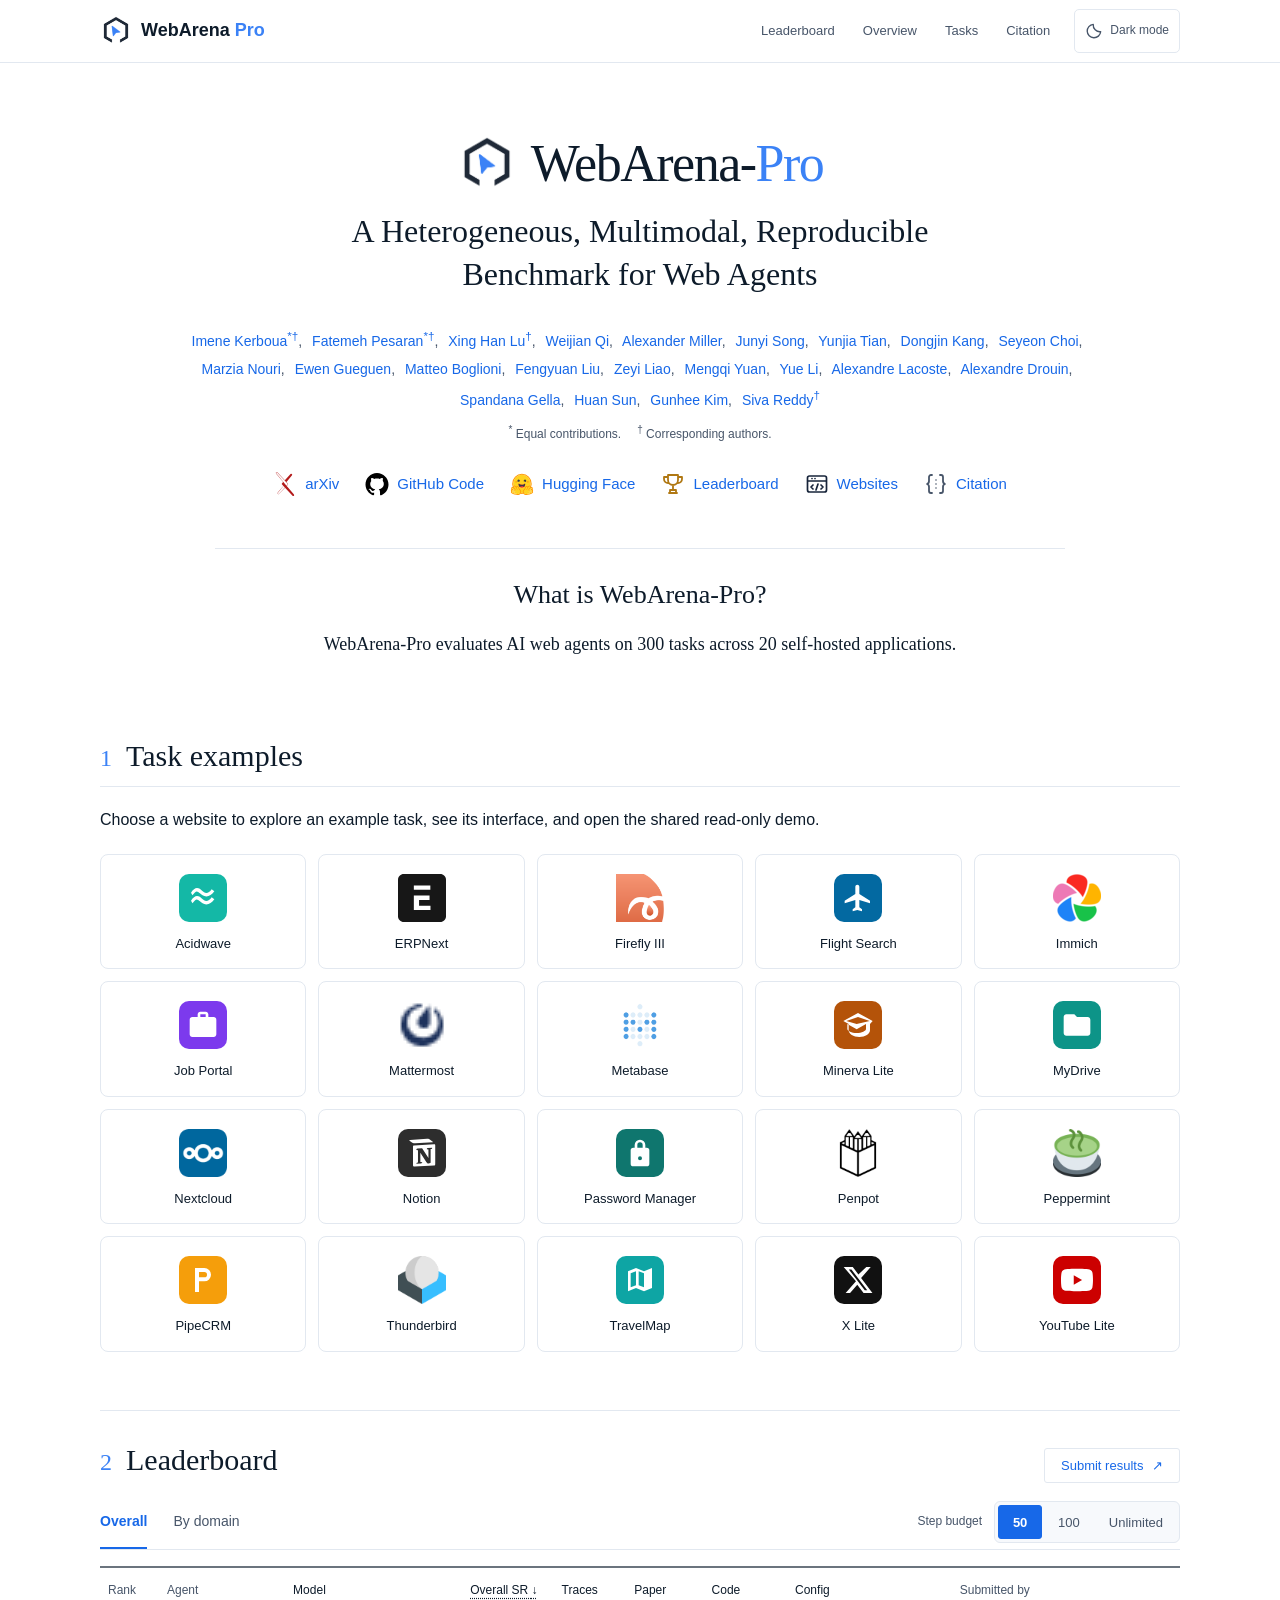
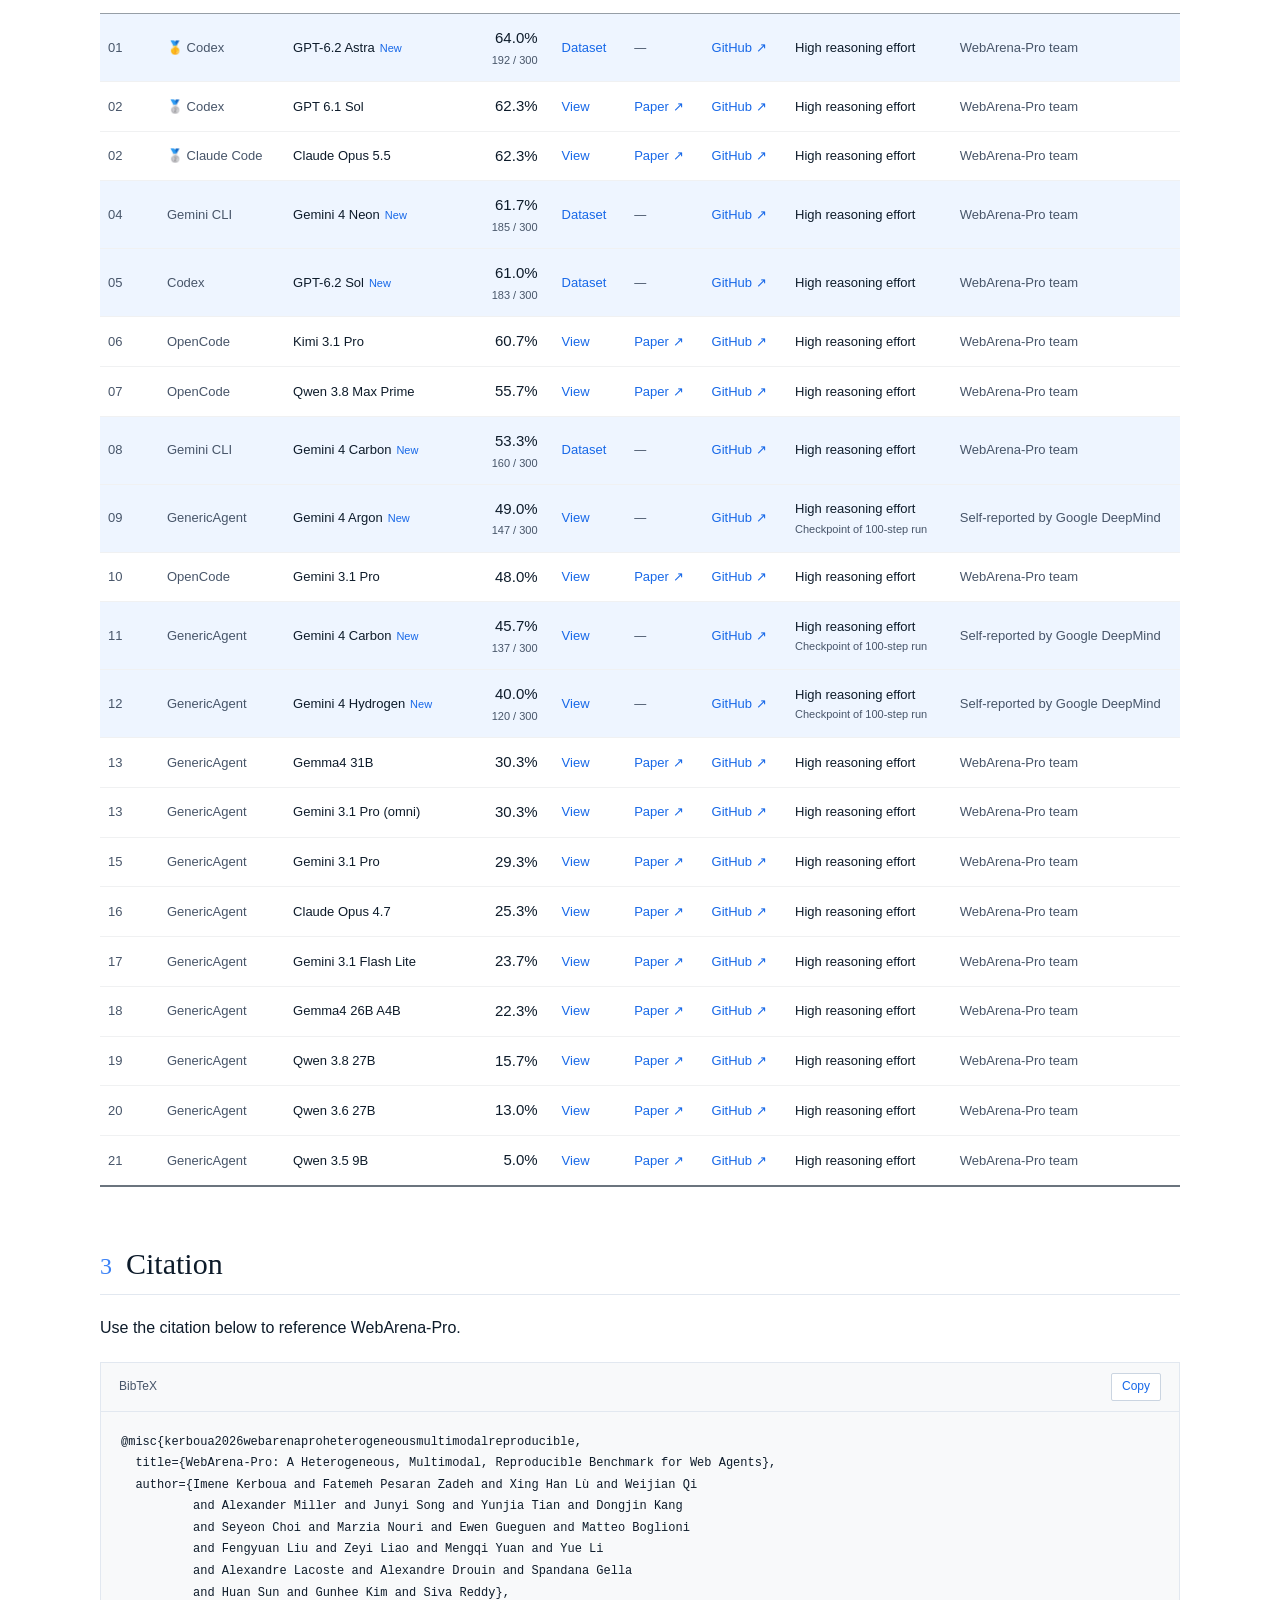
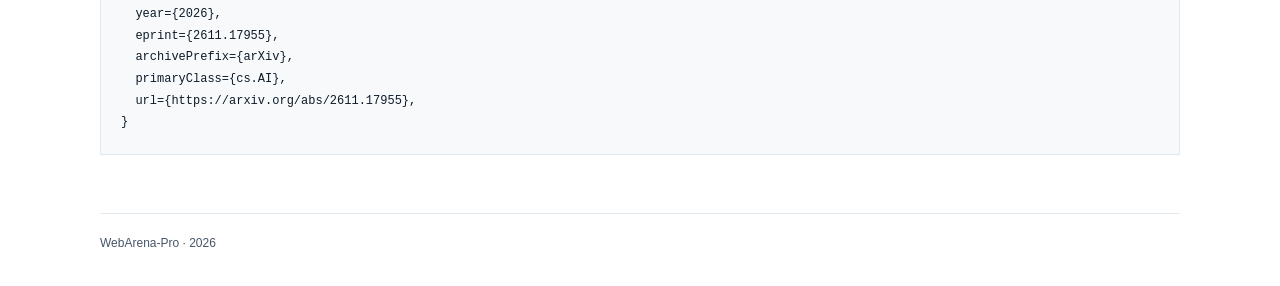
==== index.html @ c31ca01c "Display leaderboard agent names as plain text" ====
<!DOCTYPE html>
<html lang="en">
  <head>
    <meta charset="UTF-8">
    <meta name="viewport" content="width=device-width, initial-scale=1.0">
    <meta name="description" content="WebArena-Pro: A Heterogeneous, Multimodal, Reproducible Benchmark for Web Agents. Research paper, evaluation results, and benchmark task examples.">
    <meta name="theme-color" content="#ffffff">
    <meta name="color-scheme" content="light dark">
    <meta property="og:title" content="WebArena-Pro: A Benchmark for Web Agents">
    <meta property="og:description" content="300 human-curated tasks across 20 self-hosted applications, spanning text, vision, audio, and video.">
    <title>WebArena-Pro | A Benchmark for Web Agents</title>
    <link rel="icon" href="assets/favicon.svg" type="image/svg+xml">
    <script src="theme.js?v=1"></script>
    <link rel="stylesheet" href="styles.css?v=leaderboard-config-20261127">
    <script src="script.js?v=leaderboard-agents-20261127" defer></script>
  </head>
  <body>
    <a class="skip-link" href="#main">Skip to content</a>
    <header class="site-header">
      <div class="shell nav-wrap">
        <a class="brand" href="#top" aria-label="WebArena Pro home">
          <img class="logo-light" src="assets/logo-light.png" alt="" width="32" height="32">
          <img class="logo-dark" src="assets/logo-dark.png" alt="" width="32" height="32">
          <span>WebArena <strong>Pro</strong></span>
        </a>
        <div class="nav-actions">
          <nav aria-label="Main navigation">
            <a href="#results">Leaderboard</a>
            <a href="#abstract">Overview</a>
            <a href="#tasks">Tasks</a>
            <a href="#citation">Citation</a>
          </nav>
          <button class="theme-toggle" type="button" data-theme-toggle aria-label="Switch to dark mode" hidden>
            <svg class="theme-icon-moon" width="18" height="18" viewBox="0 0 24 24" fill="none" stroke="currentColor" stroke-width="1.8" stroke-linecap="round" stroke-linejoin="round" aria-hidden="true"><path d="M20.9 13A9 9 0 0 1 11 3.1 9 9 0 1 0 20.9 13Z"/></svg>
            <svg class="theme-icon-sun" width="18" height="18" viewBox="0 0 24 24" fill="none" stroke="currentColor" stroke-width="1.8" stroke-linecap="round" aria-hidden="true"><circle cx="12" cy="12" r="4"/><path d="M12 2v2m0 16v2M2 12h2m16 0h2M5 5l1.5 1.5m11 11L19 19M5 19l1.5-1.5m11-11L19 5"/></svg>
            <span class="theme-toggle-label" data-theme-label>Dark mode</span>
          </button>
        </div>
      </div>
    </header>

    <main id="main" class="shell">
      <section class="paper-header" id="top" aria-labelledby="paper-title">
        <h1 id="paper-title">
          <span class="paper-name">
            <img class="logo-light" src="assets/logo-light.png" alt="" width="60" height="60">
            <img class="logo-dark" src="assets/logo-dark.png" alt="" width="60" height="60">
            <span>WebArena-<span class="brand-accent">Pro</span></span>
          </span>
          <span class="paper-subtitle">A Heterogeneous, Multimodal, Reproducible<br class="desktop-break"> Benchmark for Web Agents</span>
        </h1>
        <p class="author-list">
          <span><a href="https://imenelydiaker.github.io/" target="_blank" rel="noopener noreferrer">Imene Kerboua</a><sup>*†</sup></span>
          <span><a href="https://fatemehpesaran310.github.io/" target="_blank" rel="noopener noreferrer">Fatemeh Pesaran</a><sup>*†</sup></span>
          <span><a href="https://xinghanlu.com/" target="_blank" rel="noopener noreferrer">Xing Han Lu</a><sup>†</sup></span>
          <span><a href="https://www.linkedin.com/in/weijian-qi-87b28b1bb/" target="_blank" rel="noopener noreferrer">Weijian Qi</a></span>
          <span><a href="https://www.linkedin.com/in/alexander-miller-304a102aa/" target="_blank" rel="noopener noreferrer">Alexander Miller</a></span>
          <span>Junyi Song</span>
          <span>Yunjia Tian</span>
          <span><a href="https://1eastar.github.io/" target="_blank" rel="noopener noreferrer">Dongjin Kang</a></span>
          <span><a href="https://yeonjooooni.github.io/seyeon_personal_homepage/" target="_blank" rel="noopener noreferrer">Seyeon Choi</a></span>
          <span><a href="https://marzinouri.github.io/" target="_blank" rel="noopener noreferrer">Marzia Nouri</a></span>
          <span><a href="https://www.linkedin.com/in/ewengueguen/" target="_blank" rel="noopener noreferrer">Ewen Gueguen</a></span>
          <span><a href="https://ilboglions.github.io/" target="_blank" rel="noopener noreferrer">Matteo Boglioni</a></span>
          <span><a href="https://fy-liu.github.io/" target="_blank" rel="noopener noreferrer">Fengyuan Liu</a></span>
          <span><a href="https://lzy37ld.github.io/" target="_blank" rel="noopener noreferrer">Zeyi Liao</a></span>
          <span><a href="https://yuanmengqi.github.io/" target="_blank" rel="noopener noreferrer">Mengqi Yuan</a></span>
          <span><a href="https://www.cs.mcgill.ca/~yueli/" target="_blank" rel="noopener noreferrer">Yue Li</a></span>
          <span><a href="https://www.linkedin.com/in/alexandre-lacoste-4032465/" target="_blank" rel="noopener noreferrer">Alexandre Lacoste</a></span>
          <span><a href="https://www.alexdrouin.com/" target="_blank" rel="noopener noreferrer">Alexandre Drouin</a></span>
          <span><a href="https://spandanagella.github.io/" target="_blank" rel="noopener noreferrer">Spandana Gella</a></span>
          <span><a href="https://web.cse.ohio-state.edu/~huansun/" target="_blank" rel="noopener noreferrer">Huan Sun</a></span>
          <span><a href="https://vision.snu.ac.kr/gunhee/index.html" target="_blank" rel="noopener noreferrer">Gunhee Kim</a></span>
          <span><a href="https://sivareddy.in/" target="_blank" rel="noopener noreferrer">Siva Reddy</a><sup>†</sup></span>
        </p>
        <p class="author-note">
          <span><sup>*</sup> Equal contributions.</span>
          <span><sup>†</sup> Corresponding authors.</span>
        </p>
        <div class="paper-links">
          <a class="paper-resource" href="https://arxiv.org/abs/2611.17955" target="_blank" rel="noreferrer">
            <img class="theme-color-icon" src="assets/icons/arxiv.svg" alt="" width="24" height="24">
            <span>arXiv</span>
          </a>
          <a class="paper-resource" href="https://github.com/McGill-NLP/webarena-pro" target="_blank" rel="noreferrer">
            <img class="theme-monochrome-icon" src="assets/icons/github.svg" alt="" width="24" height="24">
            <span>GitHub Code</span>
          </a>
          <a class="paper-resource" href="https://huggingface.co/WebArena-Pro" target="_blank" rel="noreferrer">
            <img src="assets/icons/huggingface.svg" alt="" width="24" height="24">
            <span>Hugging Face</span>
          </a>
          <a class="paper-resource" href="#results">
            <img class="theme-color-icon" src="assets/icons/leaderboard.svg" alt="" width="24" height="24">
            <span>Leaderboard</span>
          </a>
          <a class="paper-resource" href="#tasks">
            <img class="theme-monochrome-icon" src="assets/icons/websites.svg" alt="" width="24" height="24">
            <span>Websites</span>
          </a>
          <a class="paper-resource" href="#citation">
            <img class="theme-monochrome-icon" src="assets/icons/citation.svg" alt="" width="24" height="24">
            <span>Citation</span>
          </a>
        </div>
      </section>

      <section class="abstract-section" id="abstract" aria-labelledby="abstract-title">
        <h2 id="abstract-title">What is WebArena-Pro?</h2>
        <p class="abstract-text">
          WebArena-Pro evaluates AI web agents on 300 tasks across 20 self-hosted applications.
        </p>
      </section>

      <section class="section" id="tasks" aria-labelledby="tasks-title">
        <div class="section-heading">
          <span class="section-number" aria-hidden="true">1</span>
          <h2 id="tasks-title">Task examples</h2>
        </div>
        <p class="section-intro">
          Choose a website to explore an example task, see its interface, and open the shared read-only demo.
        </p>
        <div class="website-grid" aria-label="Benchmark websites" data-website-grid></div>
        <noscript><p>Enable JavaScript to browse the task examples, or <a href="https://websites.webarenapro.win/">open the demo websites</a>.</p></noscript>
      </section>

      <script type="application/json" id="accepted-submissions">[]</script>
      <section class="results-section" id="results" aria-labelledby="results-title">
        <div class="results-heading">
          <div class="results-title">
            <span class="section-number" aria-hidden="true">2</span>
            <h2 id="results-title">Leaderboard</h2>
          </div>
          <a class="paper-link submission-link" href="submit.html">Submit results <span aria-hidden="true">↗</span></a>
        </div>
        <div class="results-controls">
          <div class="results-tabs" role="tablist" aria-label="Leaderboard view">
            <button class="results-tab" type="button" role="tab" id="results-tab-overall" aria-selected="true" aria-controls="results-panel-overall" data-results-view="overall">Overall</button>
            <button class="results-tab" type="button" role="tab" id="results-tab-domains" aria-selected="false" aria-controls="results-panel-domains" tabindex="-1" data-results-view="domains">By domain</button>
          </div>
          <div class="results-budget-control" role="group" aria-labelledby="step-budget-label">
            <span id="step-budget-label">Step budget</span>
            <div class="results-budget-buttons">
              <button type="button" aria-pressed="true" aria-label="50 steps" data-step-budget="50">50</button>
              <button type="button" aria-pressed="false" aria-label="100 steps" data-step-budget="100">100</button>
              <button type="button" aria-pressed="false" aria-label="Unlimited steps" data-step-budget="unlimited">Unlimited</button>
            </div>
          </div>
        </div>
        <div id="results-panel-overall" role="tabpanel" aria-labelledby="results-tab-overall" tabindex="0">
          <p class="results-scroll-hint" data-results-scroll>Scroll horizontally to see all columns.</p>
          <div class="results-table-wrap" role="region" aria-label="Overall leaderboard" tabindex="0" data-results-table-wrap>
            <table class="results-table results-table-overview">
              <caption class="visually-hidden">Overall success rates · <span data-results-budget-label>50 steps</span></caption>
              <thead>
                <tr>
                  <th scope="col" class="results-rank">Rank</th>
                  <th scope="col" class="results-agent">Agent</th>
                  <th scope="col" class="results-model">Model</th>
                  <th scope="col" aria-sort="descending">
                    <span class="results-sr-help" data-sr-help>
                      <button type="button" class="results-sr-trigger" aria-describedby="overall-sr-tooltip">Overall SR <span aria-hidden="true">↓</span></button>
                      <span class="results-sr-tooltip" id="overall-sr-tooltip" role="tooltip" hidden>Success requires a final reward of 1.</span>
                    </span>
                  </th>
                  <th scope="col" class="results-resource">Traces</th>
                  <th scope="col" class="results-resource">Paper</th>
                  <th scope="col" class="results-resource">Code</th>
                  <th scope="col" class="results-config">Config</th>
                  <th scope="col" class="results-submitter">Submitted by</th>
                </tr>
              </thead>
              <tbody data-overall-results></tbody>
            </table>
          </div>
          <div class="results-empty" data-results-empty hidden>
            <strong>No results for this step budget.</strong>
            <p>Select 50 or 100 steps to see reported results.</p>
          </div>
        </div>
        <div id="results-panel-domains" role="tabpanel" aria-labelledby="results-tab-domains" tabindex="0" hidden>
          <p class="results-scroll-hint" data-results-scroll>Scroll horizontally to see all domains.</p>
          <div class="results-table-wrap" role="region" aria-label="Leaderboard by domain" tabindex="0" data-results-table-wrap>
            <table class="results-table results-table-domains">
              <caption class="visually-hidden">Success rates by domain · <span data-results-budget-label>50 steps</span></caption>
              <thead>
                <tr>
                  <th scope="col" class="results-agent">Agent</th>
                  <th scope="col" class="results-model">Model</th>
                  <th scope="col">Productivity</th>
                  <th scope="col">Communication</th>
                  <th scope="col">Analytics</th>
                  <th scope="col">Business<br>operations</th>
                  <th scope="col">Design<br>&amp; media</th>
                  <th scope="col">Travel</th>
                  <th scope="col" class="results-overall" aria-sort="descending">
                    <span class="results-sr-help" data-sr-help>
                      <button type="button" class="results-sr-trigger" aria-describedby="domain-sr-tooltip">Overall SR <span aria-hidden="true">↓</span></button>
                      <span class="results-sr-tooltip" id="domain-sr-tooltip" role="tooltip" hidden>Success requires a final reward of 1.</span>
                    </span>
                  </th>
                  <th scope="col" class="results-config">Config</th>
                  <th scope="col" class="results-submitter">Submitted by</th>
                </tr>
              </thead>
              <tbody data-domain-results></tbody>
            </table>
          </div>
          <div class="results-empty" data-results-empty hidden>
            <strong>No results for this step budget.</strong>
            <p>Select 50 or 100 steps to see reported results.</p>
          </div>
        </div>
        <noscript><p>Enable JavaScript to explore the leaderboard.</p></noscript>
      </section>

      <section class="section citation-section" id="citation" aria-labelledby="citation-title">
        <div class="section-heading">
          <span class="section-number" aria-hidden="true">3</span>
          <h2 id="citation-title">Citation</h2>
        </div>
        <p>Use the citation below to reference WebArena-Pro.</p>
        <div class="citation-card">
          <div class="citation-top">
            <span>BibTeX</span>
            <button type="button" data-copy-citation><span>Copy</span></button>
          </div>
          <pre><code data-citation>@misc{kerboua2026webarenaproheterogeneousmultimodalreproducible,
  title={WebArena-Pro: A Heterogeneous, Multimodal, Reproducible Benchmark for Web Agents},
  author={Imene Kerboua and Fatemeh Pesaran Zadeh and Xing Han Lù and Weijian Qi
          and Alexander Miller and Junyi Song and Yunjia Tian and Dongjin Kang
          and Seyeon Choi and Marzia Nouri and Ewen Gueguen and Matteo Boglioni
          and Fengyuan Liu and Zeyi Liao and Mengqi Yuan and Yue Li
          and Alexandre Lacoste and Alexandre Drouin and Spandana Gella
          and Huan Sun and Gunhee Kim and Siva Reddy},
  year={2026},
  eprint={2611.17955},
  archivePrefix={arXiv},
  primaryClass={cs.AI},
  url={https://arxiv.org/abs/2611.17955},
}</code></pre>
        </div>
      </section>
    </main>

    <footer class="site-footer shell">
      <span>WebArena-Pro · 2026</span>
    </footer>

    <dialog class="task-dialog" data-task-dialog aria-labelledby="task-dialog-title">
      <div class="dialog-bar">
        <h2 id="task-dialog-title" data-task-title>Task example</h2>
        <button type="button" aria-label="Close task example" data-close-task>Close <span aria-hidden="true">×</span></button>
      </div>
      <article class="task-preview" data-task-panel></article>
    </dialog>
  </body>
</html>
---- styles.css ----
:root {
  color-scheme: light;
  --surface: #fff;
  --hover-ink: #172f46;
  --hover-surface: #eaf1fb;
  --row-new: #eef5ff;
  --row-line: #f0f1f2;
  --table-line: #6b747e;
  --table-subline: #969ea6;
  --control-line: #cbd5e1;
  --placeholder: #64748b;
  --badge-ink: #174d91;
  --error: #a02121;
  --citation-surface: #f8f9fa;
  --shadow: #0d1b2a1a;
  --selected: #1768e8;
  --selected-hover: #1259cb;
  --button-ink: #fff;
  --blue: #3b82f6;
  --blue-deep: #1768e8;
  --blue-soft: #dbeafe;
  --ink: #0d1b2a;
  --muted: #475569;
  --accent: var(--blue-deep);
  --line: #e2e8f0;
  --soft: #f7f9fc;
  --serif: Georgia, "Times New Roman", serif;
  --sans: -apple-system, BlinkMacSystemFont, "Segoe UI", sans-serif;
}

:root[data-theme="dark"] {
  color-scheme: dark;
  --surface: #1f2937;
  --ink: #f1f5f9;
  --muted: #cbd5e1;
  --blue: #60a5fa;
  --blue-deep: #93c5fd;
  --blue-soft: #283e5a;
  --line: #475569;
  --soft: #263344;
  --hover-ink: #bfdbfe;
  --hover-surface: #30445f;
  --row-new: #253b56;
  --row-line: #364152;
  --table-line: #94a3b8;
  --table-subline: #64748b;
  --control-line: #64748b;
  --placeholder: #94a3b8;
  --badge-ink: #bfdbfe;
  --error: #fca5a5;
  --citation-surface: #182230;
  --shadow: #00000040;
  --selected: #93c5fd;
  --selected-hover: #bfdbfe;
  --button-ink: #172f46;
}

* { box-sizing: border-box; }
[hidden] { display: none !important; }
.visually-hidden { position: absolute; width: 1px; height: 1px; padding: 0; margin: -1px; overflow: hidden; clip-path: inset(50%); white-space: nowrap; border: 0; }
html { scroll-behavior: smooth; scroll-padding-top: 90px; }
body {
  margin: 0;
  background: var(--surface);
  color: var(--ink);
  font: 16px/1.65 var(--sans);
  -webkit-font-smoothing: antialiased;
}
a { color: var(--accent); text-decoration-thickness: 1px; text-underline-offset: 3px; }
a:hover { color: var(--hover-ink); }
button { font: inherit; cursor: pointer; }
button, a { -webkit-tap-highlight-color: transparent; }
button:focus-visible, a:focus-visible, [tabindex]:focus-visible {
  outline: 2px solid var(--accent);
  outline-offset: 4px;
}
img { display: block; max-width: 100%; }
.shell { width: min(1080px, calc(100% - 64px)); margin-inline: auto; }
h1, h2, h3, p { margin-top: 0; }
h2, h3 { font-family: var(--serif); font-weight: 400; }
h2 { font-size: 30px; line-height: 1.25; }
h3 { font-size: 24px; line-height: 1.35; }
::selection { background: var(--blue-soft); }

.skip-link {
  position: fixed;
  top: 8px;
  left: 8px;
  z-index: 20;
  padding: 8px 14px;
  background: var(--surface);
  transform: translateY(-160%);
}
.skip-link:focus { transform: none; }
.site-header { position: sticky; top: 0; z-index: 10; border-bottom: 1px solid var(--line); background: var(--surface); }
.nav-wrap { display: flex; justify-content: space-between; align-items: center; min-height: 62px; gap: 24px; }
.brand { display: inline-flex; align-items: center; gap: 9px; color: var(--ink); font-size: 18px; font-weight: 600; text-decoration: none; white-space: nowrap; }
.brand img { flex-shrink: 0; }
.brand strong, .brand-accent { color: var(--blue); }
.site-header nav { display: flex; align-items: center; gap: 28px; font-size: 13px; }
.site-header nav a { color: var(--muted); text-decoration: none; }
.site-header nav a:hover { color: var(--accent); text-decoration: underline; }

.nav-actions { display: flex; align-items: center; gap: 24px; }
.theme-toggle { display: inline-flex; align-items: center; justify-content: center; gap: 7px; min-width: 44px; min-height: 44px; padding: 6px 10px; border: 1px solid var(--line); border-radius: 5px; background: var(--surface); color: var(--muted); font-size: 12px; white-space: nowrap; }
.theme-toggle:hover { background: var(--soft); color: var(--accent); border-color: var(--accent); }
.theme-toggle svg { flex-shrink: 0; }
.logo-dark, .theme-icon-sun { display: none; }
[data-theme="dark"] .logo-light, [data-theme="dark"] .theme-icon-moon { display: none; }
[data-theme="dark"] .logo-dark, [data-theme="dark"] .theme-icon-sun { display: block; }
[data-theme="dark"] .theme-monochrome-icon { filter: brightness(0) invert(1); }
[data-theme="dark"] .theme-color-icon { filter: brightness(1.6); }

.paper-header { padding: 68px 0 42px; text-align: center; }
.paper-header h1 { margin: 0 auto 28px; font-family: var(--serif); font-weight: 400; line-height: 1.25; }
.paper-name { display: flex; align-items: center; justify-content: center; gap: 14px; margin-bottom: 14px; font-size: 52px; letter-spacing: -1.5px; }
.paper-name img { flex-shrink: 0; }
.paper-subtitle { display: block; font-size: 32px; line-height: 1.35; }
.author-list { max-width: 950px; margin: 0 auto 8px; color: var(--accent); font-size: 14px; line-height: 2; }
.author-list span { display: inline; white-space: nowrap; }
.author-list span:not(:last-child)::after { content: ","; color: var(--muted); margin-right: 6px; }
.author-list a { text-decoration: none; }
.author-list a:hover, .author-list a:focus-visible { text-decoration: underline; }
.author-note { display: flex; justify-content: center; flex-wrap: wrap; gap: 4px 16px; margin-bottom: 18px; color: var(--muted); font-size: 12px; }
.venue { color: var(--muted); font-size: 14px; margin-bottom: 22px; }
.paper-links { display: flex; align-items: center; justify-content: center; flex-wrap: wrap; gap: 8px 26px; font-size: 15px; }
.paper-resource { display: inline-flex; align-items: center; gap: 8px; min-height: 44px; padding: 4px 0; text-decoration: none; white-space: nowrap; }
.paper-resource img { flex: 0 0 24px; width: 24px; height: 24px; object-fit: contain; }
.paper-resource:not([aria-disabled="true"]):hover span { text-decoration: underline; text-underline-offset: 4px; }
.paper-resource[aria-disabled="true"] { color: var(--muted); cursor: default; }
.paper-link { padding: 6px 16px; border: 1px solid var(--line); border-radius: 3px; text-decoration: none; }
.paper-link:not([aria-disabled="true"]):hover { background: var(--soft); }
.paper-link[aria-disabled="true"] { color: var(--accent); cursor: default; }
.paper-link-primary { color: var(--button-ink); background: var(--selected); border-color: var(--selected); }
.paper-link-primary[aria-disabled="true"] { color: var(--button-ink); }
.paper-link-primary:not([aria-disabled="true"]):hover { color: var(--button-ink); background: var(--selected-hover); border-color: var(--selected-hover); }
.paper-link span { margin-left: 5px; }

.abstract-section { max-width: 850px; margin: 0 auto; padding: 30px 0 0; border-top: 1px solid var(--line); }
.abstract-section h2 { margin-bottom: 18px; text-align: center; font-size: 26px; }
.abstract-text { margin-bottom: 20px; font: 18px/1.6 var(--serif); text-align: center; }

.section { padding: 58px 0 0; }
.section-heading { display: flex; align-items: baseline; gap: 14px; margin-bottom: 20px; border-bottom: 1px solid var(--line); padding-bottom: 12px; }
.section-heading h2 { margin-bottom: 0; }
.section-number { color: var(--blue); font: 24px/1 var(--serif); }
.section-intro { max-width: 860px; margin-bottom: 20px; }
.results-section { margin: 58px auto 0; padding-top: 30px; border-top: 1px solid var(--line); scroll-margin-top: 90px; }
.results-heading { display: flex; align-items: baseline; justify-content: space-between; flex-wrap: wrap; gap: 12px 20px; margin-bottom: 12px; }
.results-heading h2 { margin-bottom: 0; }
.submission-link { font-size: 13px; white-space: nowrap; }
.results-controls { display: flex; align-items: center; justify-content: space-between; flex-wrap: wrap; gap: 16px 24px; border-bottom: 1px solid var(--line); }
.results-tabs { display: flex; align-self: stretch; gap: 26px; }
.results-tab { padding: 13px 0; border: 0; border-bottom: 2px solid transparent; background: transparent; color: var(--muted); font-size: 14px; }
.results-tab:hover { color: var(--accent); }
.results-tab[aria-selected="true"] { border-bottom-color: var(--accent); color: var(--accent); font-weight: 600; }
.results-budget-control { display: flex; align-items: center; gap: 12px; padding-block: 6px; font-size: 12px; color: var(--muted); }
.results-budget-buttons { display: flex; gap: 3px; padding: 3px; background: var(--soft); border: 1px solid var(--line); border-radius: 6px; }
.results-budget-buttons button { min-width: 44px; min-height: 34px; padding: 4px 12px; border: 1px solid transparent; border-radius: 3px; background: transparent; color: var(--muted); font-size: 13px; font-variant-numeric: tabular-nums; }
.results-budget-buttons button:hover { background: var(--hover-surface); color: var(--accent); }
.results-budget-buttons button[aria-pressed="true"] { background: var(--selected); border-color: var(--selected); color: var(--button-ink); font-weight: 600; }
.results-table-wrap { position: relative; overflow-x: auto; margin-top: 16px; }
.results-table { width: 100%; border-collapse: collapse; font-size: 13px; font-variant-numeric: tabular-nums; }
.results-table-overview { min-width: 980px; }
.results-table-domains { min-width: 1200px; }
.results-table th, .results-table td { padding: 12px; text-align: right; font-weight: 400; }
.results-table th:first-child { text-align: left; padding-left: 8px; }
.results-table thead { border-top: 2px solid var(--table-line); border-bottom: 1px solid var(--table-subline); }
.results-table thead th { font-size: 12px; line-height: 1.4; padding-top: 14px; padding-bottom: 14px; }
.results-sr-help { position: relative; display: inline-block; }
.results-sr-trigger { padding: 0; border: 0; background: transparent; color: inherit; white-space: nowrap; text-decoration: underline dotted; text-underline-offset: 4px; }
.results-sr-tooltip { position: absolute; z-index: 2; top: 100%; right: 0; width: 260px; max-width: calc(100vw - 32px); padding: 10px 12px; border: 1px solid var(--line); border-radius: 4px; background: var(--surface); box-shadow: 0 4px 12px var(--shadow); color: var(--muted); font-size: 12px; font-weight: 400; line-height: 1.5; text-align: left; }
.results-table tbody th[scope="row"] { font-weight: 400; white-space: nowrap; }
.results-table tbody tr { border-bottom: 1px solid var(--row-line); }
.results-table tbody tr:hover { background: var(--soft); }
.results-table tbody .results-row-new { background: var(--row-new); }
.results-new-label { margin-left: 5px; color: var(--accent); font-size: 11px; white-space: nowrap; }
.results-table .results-model, .results-table .results-agent, .results-table .results-resource, .results-table .results-config, .results-table .results-submitter { text-align: left; }
.results-table .results-agent { color: var(--muted); white-space: nowrap; }
.results-table .results-config { min-width: 100px; max-width: 185px; overflow-wrap: anywhere; }
.results-table .results-submitter { min-width: 130px; max-width: 220px; color: var(--muted); overflow-wrap: anywhere; }
.results-table .results-rank { width: 55px; padding-left: 8px; text-align: left; color: var(--muted); }
.results-table .results-score { font-size: 15px; }
.results-score small, .results-config small { display: block; color: var(--muted); font-size: 11px; }
.results-table .results-resource { white-space: nowrap; }
.results-resource a { text-decoration: none; }
.results-resource a:hover { text-decoration: underline; }
.results-unavailable { color: var(--muted); font-size: 12px; }
.results-table .results-overall { border-left: 1px solid var(--line); }
.results-table tbody:last-child { border-bottom: 2px solid var(--table-line); }
.results-empty { padding: 44px 20px; border-block: 1px solid var(--line); background: var(--soft); text-align: center; }
.results-empty strong { font-size: 16px; font-weight: 600; }
.results-empty p { margin: 6px 0 0; color: var(--muted); font-size: 14px; }
.results-scroll-hint { display: none; color: var(--muted); font-size: 12px; margin-bottom: 12px; }

.submission-page { max-width: 800px; padding-top: 52px; }
.submission-eyebrow { margin-bottom: 10px; color: var(--accent); font-size: 13px; }
.submission-page h1 { margin: 0 0 16px; font: 38px/1.2 var(--serif); font-weight: 400; }
.submission-intro { margin-bottom: 14px; color: var(--muted); }
.submission-required-note { margin-bottom: 30px; color: var(--muted); font-size: 12px; }
.submission-form fieldset { min-width: 0; margin: 0 0 30px; padding: 20px 0 0; border: 0; border-top: 1px solid var(--line); }
.submission-form legend { padding: 0 12px 0 0; font: 21px/1.4 var(--serif); }
.submission-fields { display: grid; grid-template-columns: repeat(2, minmax(0, 1fr)); gap: 20px 24px; }
.submission-field-wide { grid-column: 1 / -1; }
.submission-field label { display: block; margin-bottom: 6px; font-size: 13px; font-weight: 600; }
.submission-field label span { color: var(--muted); font-weight: 400; }
.submission-field input, .submission-field select { display: block; width: 100%; min-height: 44px; padding: 9px 12px; border: 1px solid var(--control-line); border-radius: 4px; background: var(--surface); color: var(--ink); font: 14px/1.6 var(--sans); }
.submission-field input::placeholder { color: var(--placeholder); }
.submission-form input:focus-visible, .submission-form select:focus-visible { outline: 2px solid var(--accent); outline-offset: 2px; }
.submission-help { margin: 7px 0 0; color: var(--muted); font-size: 12px; line-height: 1.6; }
.submission-required-badge { display: inline-block; margin-left: 8px; padding: 2px 7px; border-radius: 3px; background: var(--blue-soft); color: var(--badge-ink); font: 11px/1.6 var(--sans); vertical-align: middle; }
.submission-trace-note { margin-bottom: 18px; padding: 16px 20px; border-left: 3px solid var(--blue); background: var(--soft); font-size: 13px; }
.submission-trace-note p { margin: 0; }
.submission-trace-note ul { margin: 10px 0; padding-left: 20px; }
.submission-trace-note li + li { margin-top: 5px; }
.submission-trace-note .submission-help { margin-top: 10px; }
.submission-confirmation { display: flex; align-items: flex-start; gap: 10px; margin-top: 16px; color: var(--muted); font-size: 13px; cursor: pointer; }
.submission-confirmation input { flex-shrink: 0; width: 17px; height: 17px; margin: 3px 0 0; accent-color: var(--accent); }
.submission-actions { display: flex; align-items: center; gap: 20px; padding-top: 20px; border-top: 1px solid var(--line); }
.submission-actions button { flex-shrink: 0; padding: 10px 16px; font-size: 14px; }
.submission-actions button:disabled { opacity: 0.6; cursor: not-allowed; }
.submission-actions p { margin: 0; color: var(--muted); font-size: 12px; }
.submission-error { margin-top: 16px; color: var(--error); font-size: 13px; }

.website-grid { display: grid; grid-template-columns: repeat(5, minmax(0, 1fr)); gap: 12px; }
.website-tile { display: flex; flex-direction: column; align-items: center; justify-content: center; gap: 10px; min-height: 112px; padding: 16px 10px; border: 1px solid var(--line); border-radius: 8px; background: var(--surface); color: var(--ink); font-size: 13px; font-weight: 500; line-height: 1.35; transition: border-color 150ms, background 150ms; }
.website-tile:hover { border-color: var(--accent); background: var(--hover-surface); }
.website-logo { display: flex; align-items: center; justify-content: center; width: 54px; height: 54px; padding: 3px; border-radius: 12px; background: #fff; }
.website-logo img { width: 48px; height: 48px; object-fit: contain; }
.task-preview { display: grid; grid-template-columns: minmax(0, 1fr) minmax(0, 1.35fr); gap: 32px; align-items: start; padding: 28px; }
.example-number { display: block; margin-bottom: 12px; font-size: 12px; color: var(--muted); }
.task-description h3 { margin: 0 0 14px; font-family: var(--sans); font-size: 18px; font-weight: 600; }
.task-prompt { margin-bottom: 18px; font: 17px/1.7 var(--serif); white-space: pre-line; }
.task-tags { margin: 0; font-size: 12px; line-height: 1.8; color: var(--muted); }
.task-tags span:not(:last-child)::after { content: " · "; margin: 0 4px; }
.task-website-link { display: inline-flex; align-items: center; gap: 14px; margin-top: 24px; padding: 10px 16px; border-radius: 6px; background: var(--selected); color: var(--button-ink); text-decoration: none; font-size: 14px; font-weight: 600; }
.task-website-link:hover { background: var(--selected-hover); color: var(--button-ink); }
.task-demo-note { margin: 10px 0 0; color: var(--muted); font-size: 12px; line-height: 1.8; }
.task-figure { margin: 0; min-width: 0; }
.task-screenshot-link { display: block; border: 1px solid var(--line); }
.task-screenshot-link img { width: 100%; height: auto; }
.task-figure figcaption { display: flex; align-items: baseline; justify-content: space-between; flex-wrap: wrap; gap: 6px 16px; padding-top: 10px; color: var(--muted); font-size: 12px; line-height: 1.6; }

.citation-section > p { margin-bottom: 20px; }
.citation-card { border: 1px solid var(--line); background: var(--citation-surface); }
.citation-top { display: flex; align-items: center; justify-content: space-between; padding: 10px 18px; border-bottom: 1px solid var(--line); color: var(--muted); font-size: 12px; }
.citation-top button { padding: 3px 10px; color: var(--accent); background: var(--surface); border: 1px solid var(--control-line); border-radius: 2px; font-size: 12px; }
.citation-top button:hover { border-color: var(--accent); }
.citation-card pre { margin: 0; padding: 20px; overflow-x: auto; font: 12px/1.8 ui-monospace, SFMono-Regular, Consolas, monospace; tab-size: 2; }
.site-footer { display: flex; justify-content: space-between; align-items: center; gap: 12px; flex-wrap: wrap; margin-top: 58px; padding-top: 20px; padding-bottom: 32px; border-top: 1px solid var(--line); color: var(--muted); font-size: 12px; }

.task-dialog { background: var(--surface); width: min(1180px, calc(100vw - 48px)); max-height: calc(100dvh - 48px); padding: 0; border: 1px solid var(--line); border-radius: 10px; color: var(--ink); box-shadow: 0 16px 60px var(--shadow); }
.task-dialog::backdrop { background: rgba(20, 27, 33, 0.7); }
.dialog-bar { position: sticky; top: 0; z-index: 1; display: flex; align-items: center; justify-content: space-between; gap: 20px; padding: 16px 28px; background: var(--surface); border-bottom: 1px solid var(--line); }
.dialog-bar h2 { margin: 0; font-family: var(--sans); font-size: 19px; font-weight: 600; }
.dialog-bar button { min-height: 36px; padding: 4px 10px; background: none; border: 1px solid var(--line); border-radius: 4px; color: var(--ink); font-size: 13px; }
.dialog-bar button span { margin-left: 8px; }

#results-panel-domains .results-scroll-hint { display: block; }
@media (max-width: 1050px) {
  .results-scroll-hint { display: block; }
  .paper-subtitle { font-size: 29px; }
}
@media (max-width: 700px) {
  .shell { width: calc(100% - 36px); }
  .nav-wrap { min-height: 62px; gap: 12px; }
  .brand { font-size: 17px; }
  .nav-actions { gap: 12px; }
  .theme-toggle-label { display: none; }
  .site-header nav { gap: 14px; font-size: 12px; }
  .paper-header { padding: 40px 0 32px; }
  .paper-name { font-size: 42px; }
  .paper-name img { width: 48px; height: 48px; }
  .paper-subtitle { font-size: 25px; }
  .desktop-break { display: none; }
  .author-list { font-size: 13px; line-height: 1.9; }
  .abstract-text { font-size: 17px; }
  .section { padding-top: 42px; }
  .results-section { margin-top: 42px; }
  h2 { font-size: 27px; }
  .website-grid { grid-template-columns: repeat(4, minmax(0, 1fr)); gap: 10px; }
  .task-preview { grid-template-columns: 1fr; gap: 24px; padding: 20px; }
  .dialog-bar { padding: 14px 20px; }
  .task-prompt { margin-bottom: 10px; }
  .citation-card pre { font-size: 11px; padding: 15px; }
  .task-dialog { width: calc(100vw - 24px); max-height: calc(100dvh - 24px); }
}
@media (max-width: 540px) {
  .website-grid { grid-template-columns: repeat(2, minmax(0, 1fr)); }
  .website-tile { min-height: 108px; }
  .nav-wrap { display: grid; grid-template-columns: 1fr auto; gap: 4px 12px; padding: 9px 0; }
  .brand { grid-column: 1; grid-row: 1; }
  .nav-actions { display: contents; }
  .theme-toggle { grid-column: 2; grid-row: 1; }
  .site-header nav { grid-column: 1 / -1; grid-row: 2; justify-content: center; flex-wrap: wrap; gap: 4px 22px; }
  .results-controls { align-items: flex-start; gap: 10px; padding-bottom: 12px; }
  .results-tabs { width: 100%; }
  .results-budget-control { padding-block: 0; }
  .submission-page { padding-top: 32px; }
  .submission-page h1 { font-size: 32px; }
  .submission-fields { grid-template-columns: 1fr; }
  .submission-actions { flex-direction: column; align-items: flex-start; gap: 12px; }
  .submission-field input, .submission-field select { font-size: 16px; }
}
@media (max-width: 380px) {
  .paper-name { font-size: 38px; }
  .paper-name img { width: 42px; height: 42px; }
  .paper-subtitle { font-size: 23px; }
}
@media (prefers-reduced-motion: reduce) {
  html { scroll-behavior: auto; }
}

.results-title { display: flex; align-items: baseline; gap: 14px; }
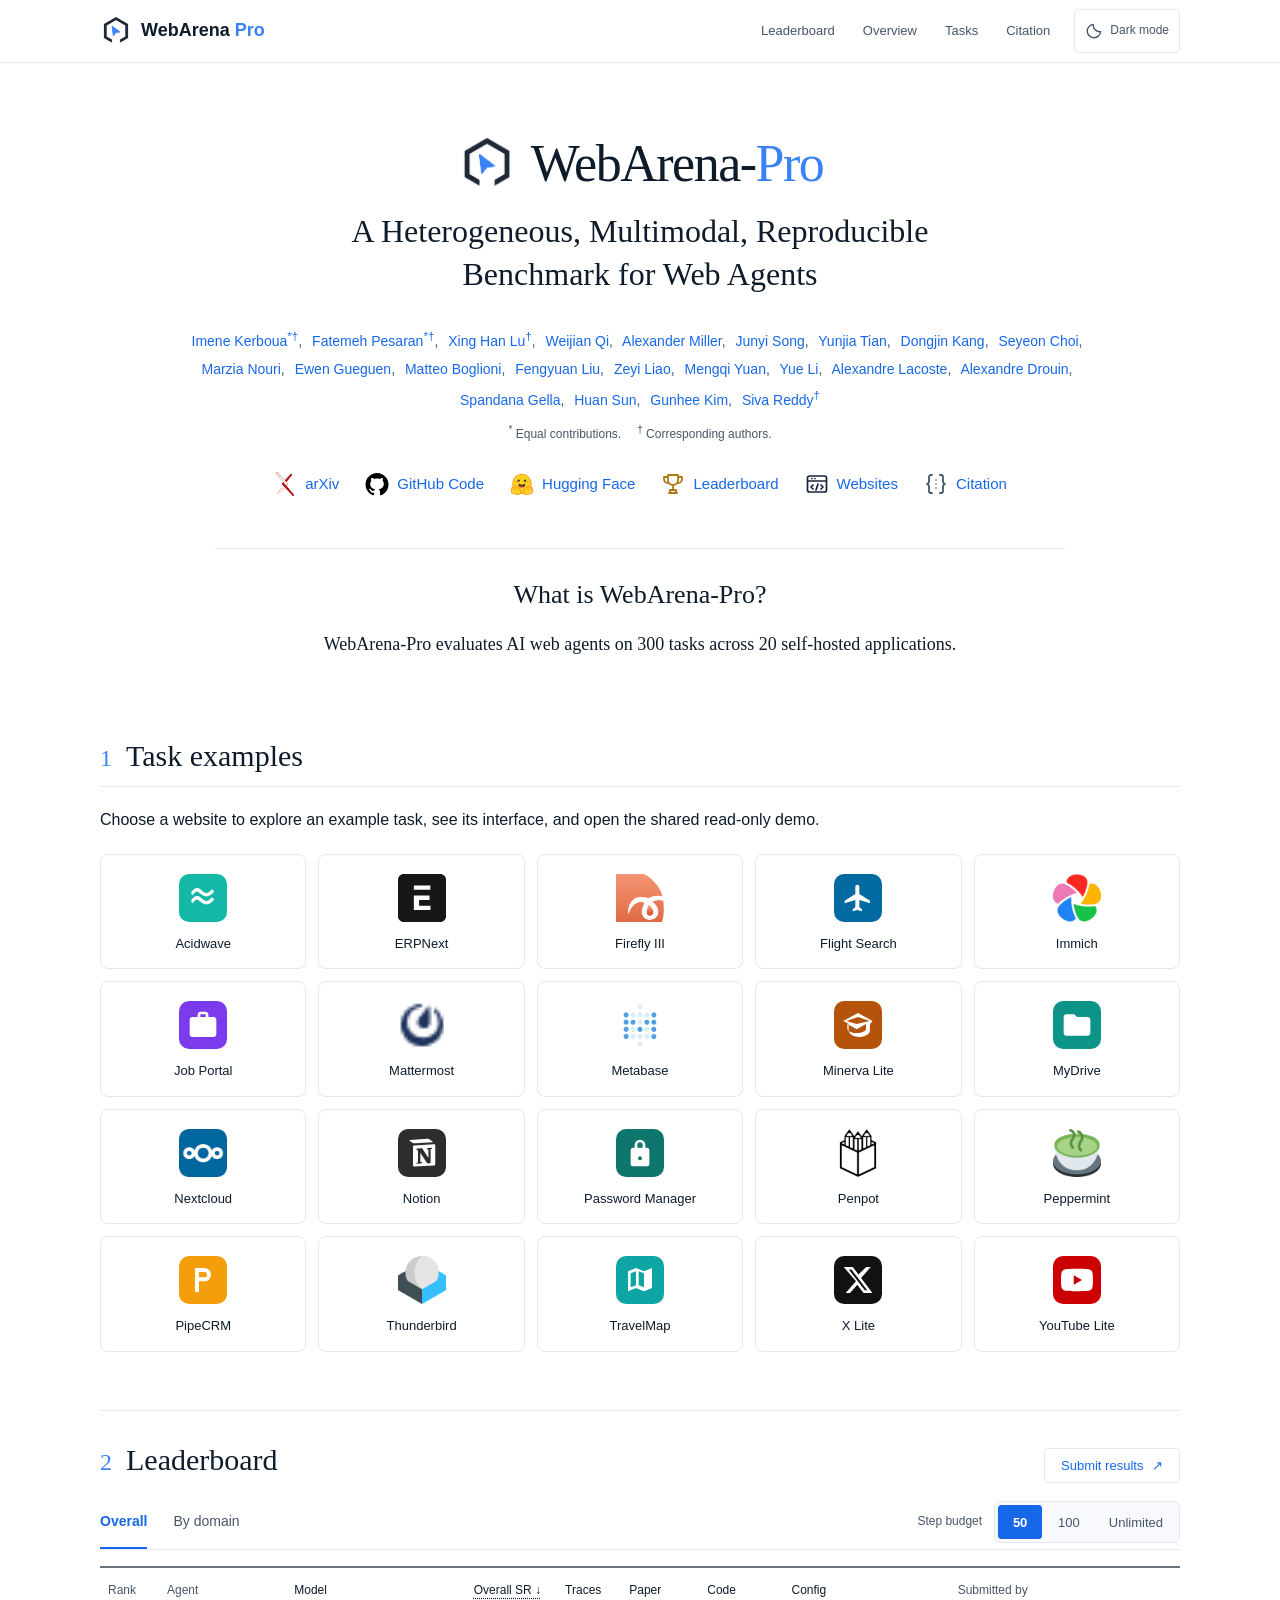
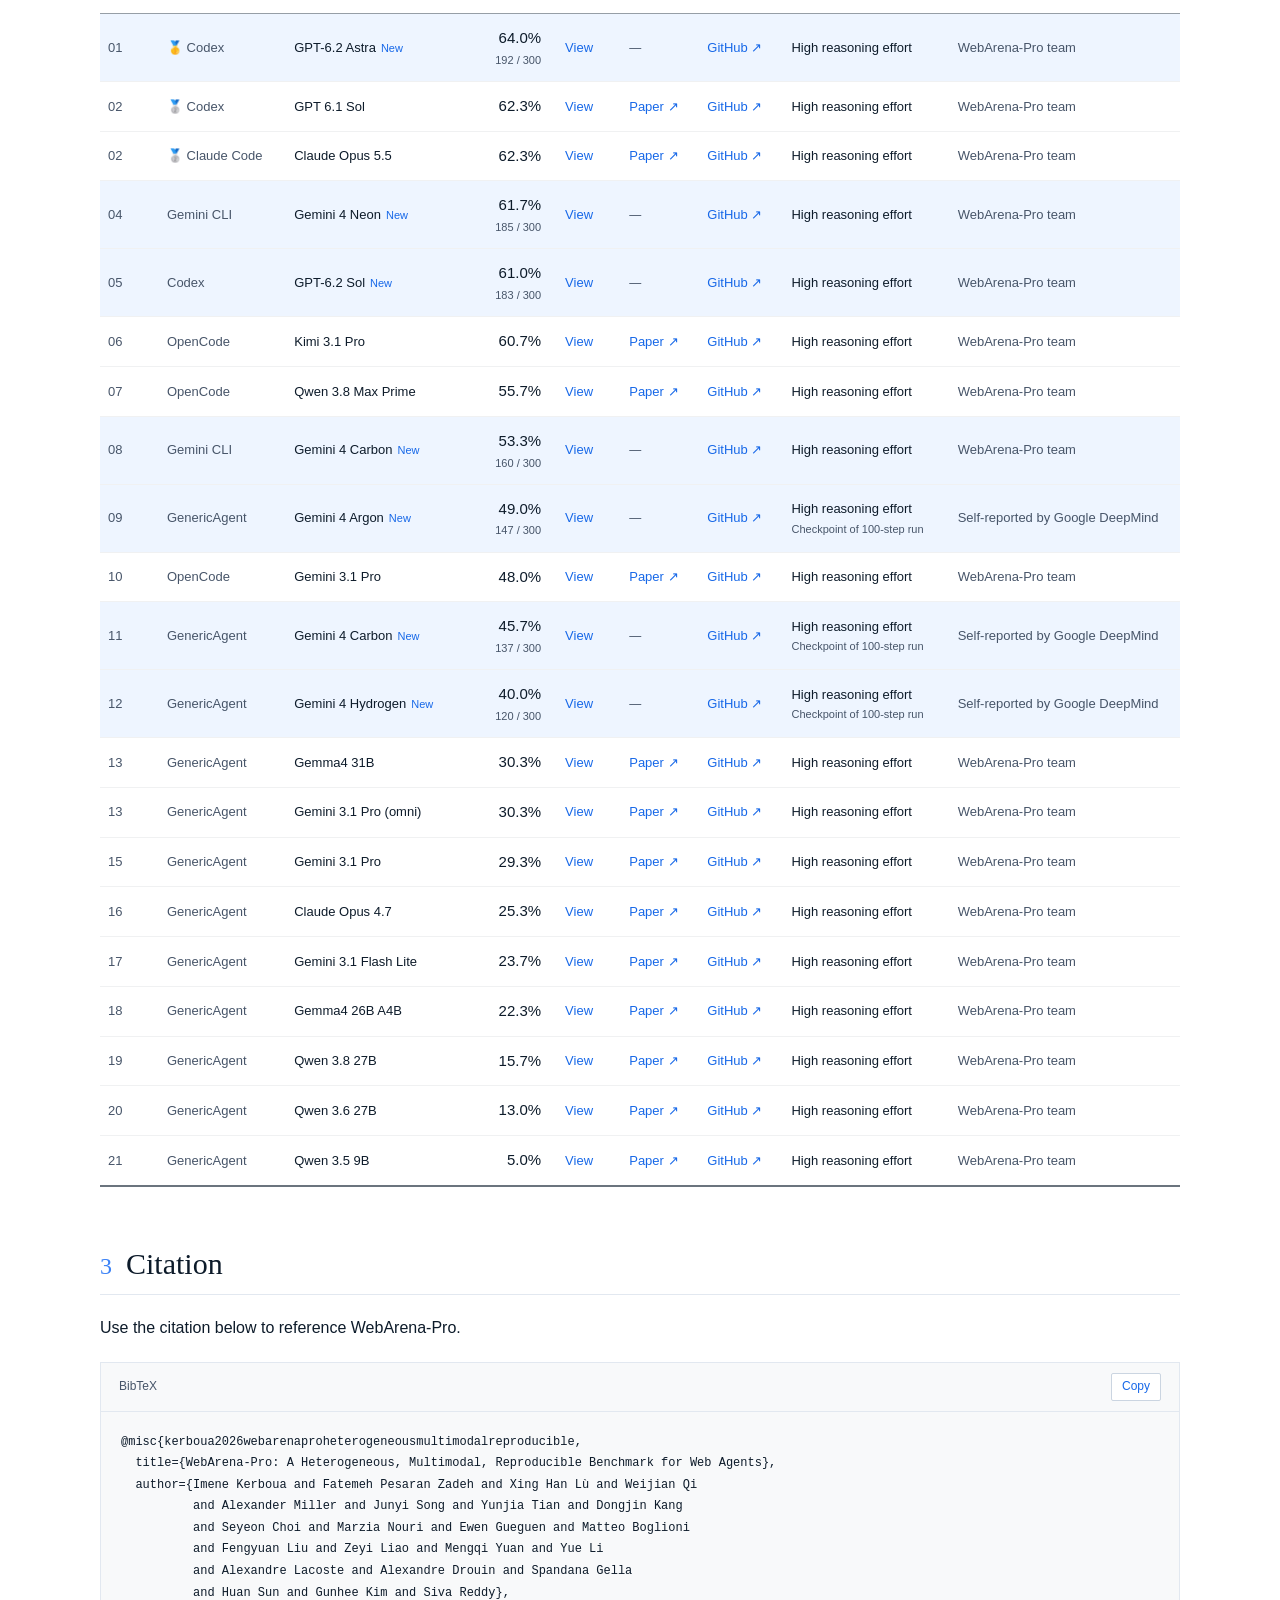
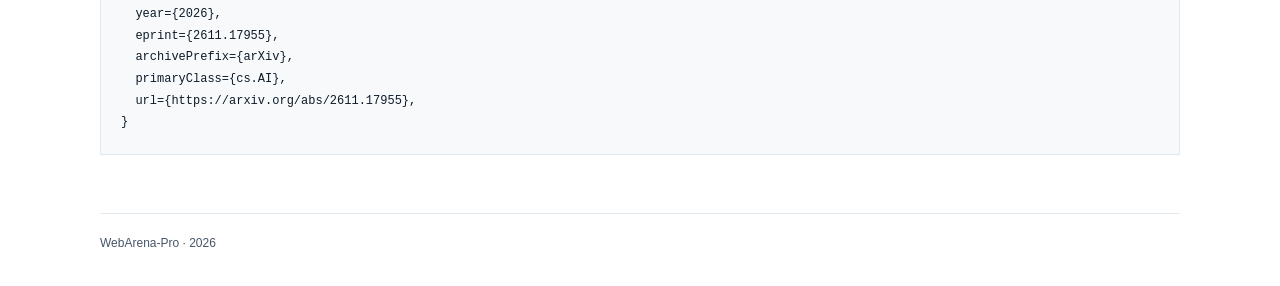
==== commit 34b00c9d: "Use View for all leaderboard trace links" ====
--- a/index.html
+++ b/index.html
@@ -12,7 +12,7 @@
     <link rel="icon" href="assets/favicon.svg" type="image/svg+xml">
     <script src="theme.js?v=1"></script>
     <link rel="stylesheet" href="styles.css?v=leaderboard-config-20261127">
-    <script src="script.js?v=leaderboard-agents-20261127" defer></script>
+    <script src="script.js?v=leaderboard-view-20261127" defer></script>
   </head>
   <body>
     <a class="skip-link" href="#main">Skip to content</a>
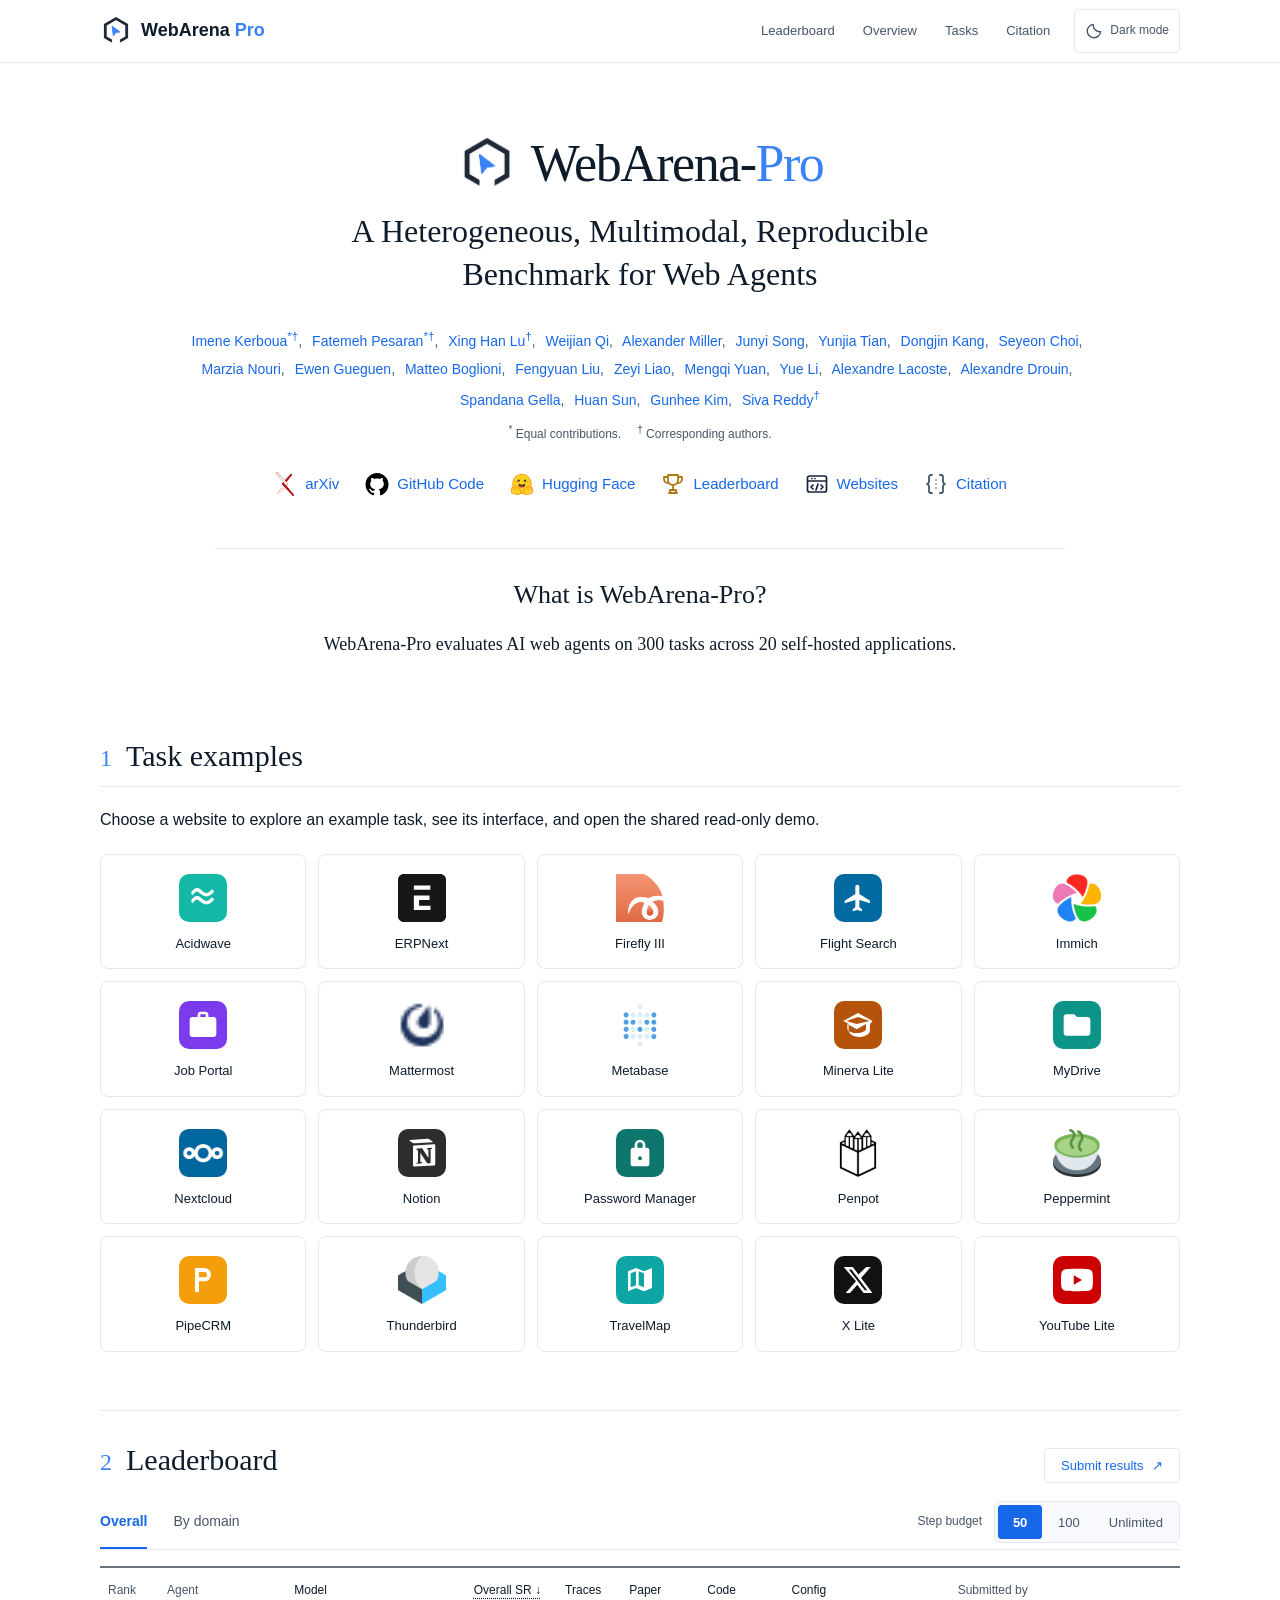
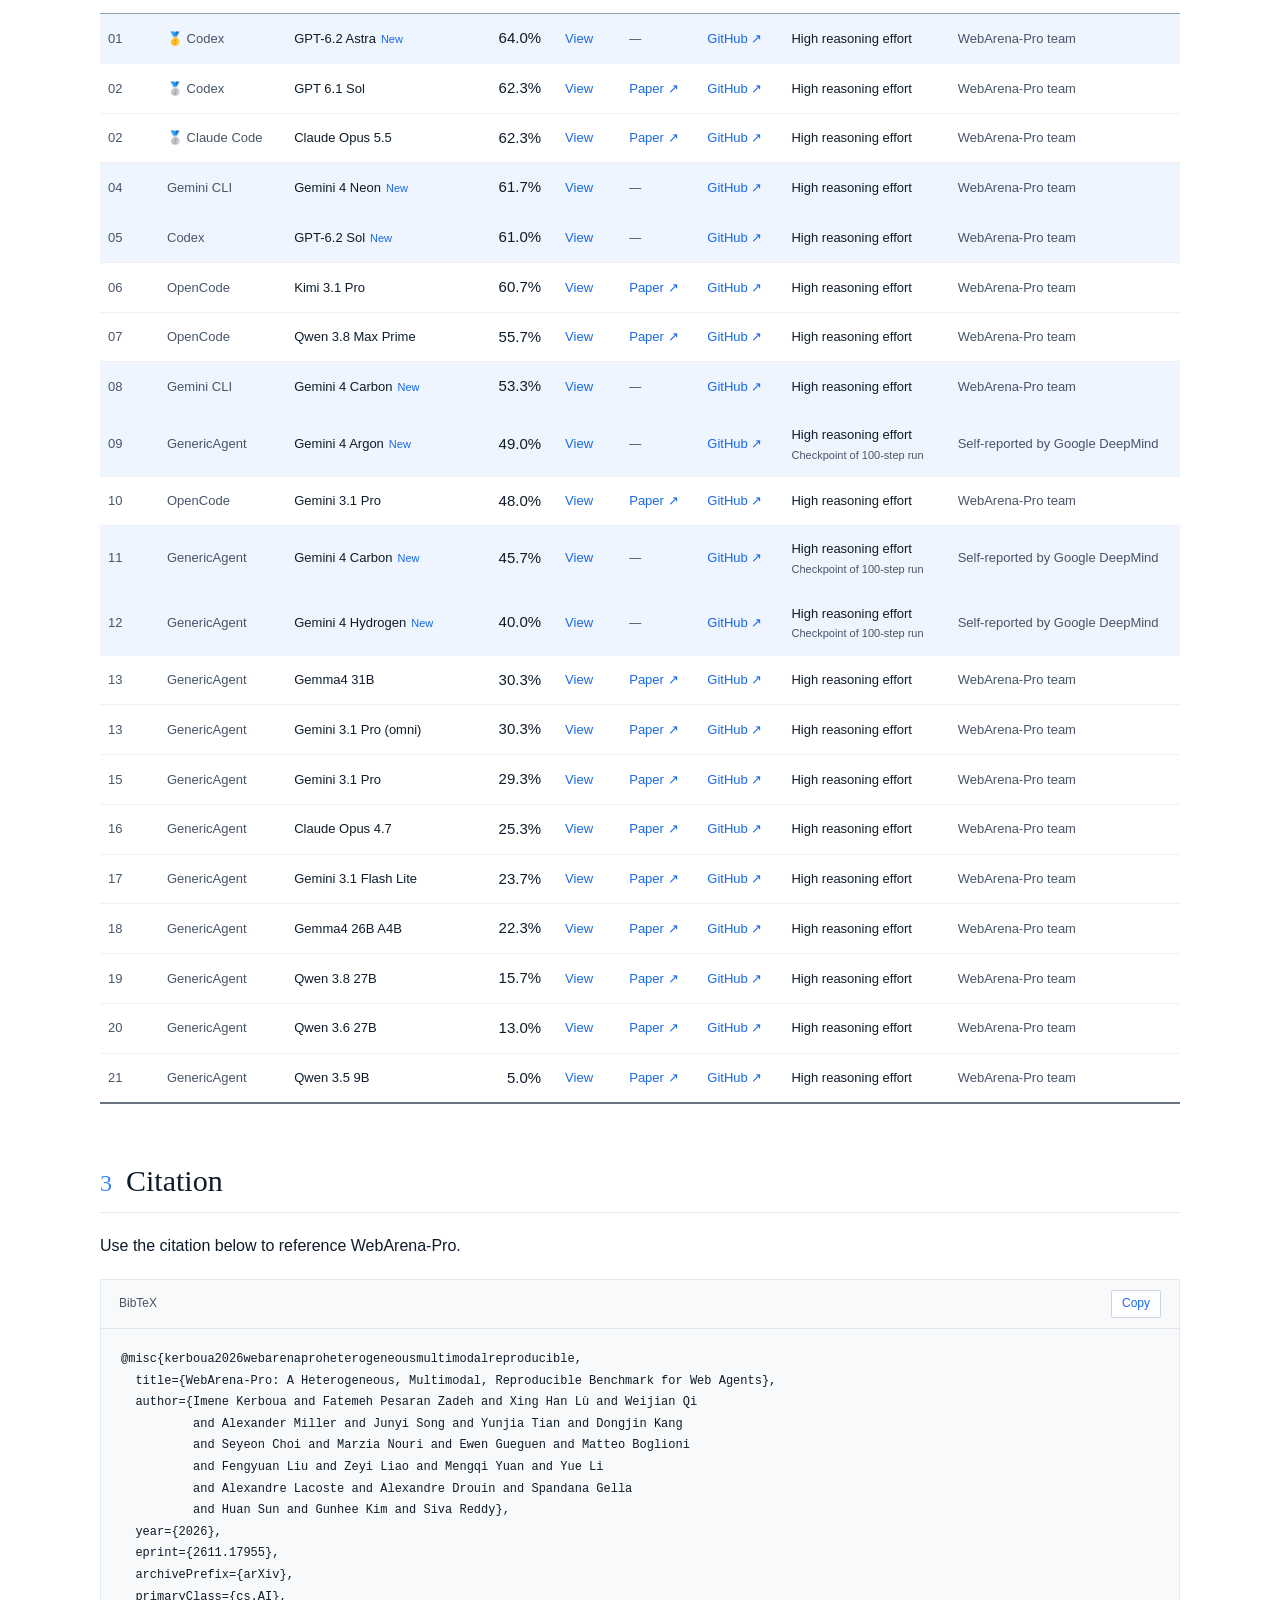
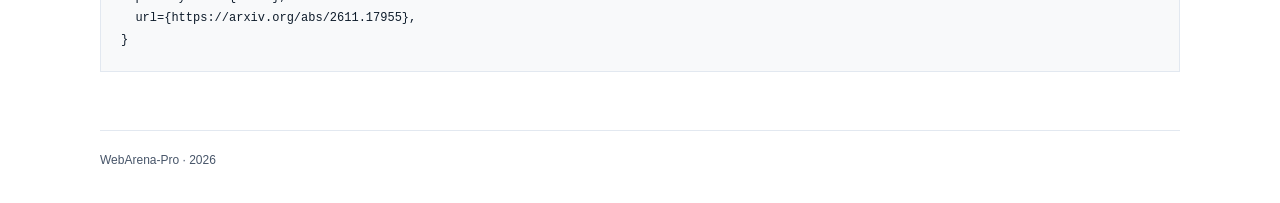
==== commit a94234d3: "Show only percentages in leaderboard score cells" ====
--- a/index.html
+++ b/index.html
@@ -12,7 +12,7 @@
     <link rel="icon" href="assets/favicon.svg" type="image/svg+xml">
     <script src="theme.js?v=1"></script>
     <link rel="stylesheet" href="styles.css?v=leaderboard-config-20261127">
-    <script src="script.js?v=leaderboard-view-20261127" defer></script>
+    <script src="script.js?v=leaderboard-percent-20261127" defer></script>
   </head>
   <body>
     <a class="skip-link" href="#main">Skip to content</a>
--- a/styles.css
+++ b/styles.css
@@ -181,7 +181,7 @@
 .results-table .results-submitter { min-width: 130px; max-width: 220px; color: var(--muted); overflow-wrap: anywhere; }
 .results-table .results-rank { width: 55px; padding-left: 8px; text-align: left; color: var(--muted); }
 .results-table .results-score { font-size: 15px; }
-.results-score small, .results-config small { display: block; color: var(--muted); font-size: 11px; }
+.results-config small { display: block; color: var(--muted); font-size: 11px; }
 .results-table .results-resource { white-space: nowrap; }
 .results-resource a { text-decoration: none; }
 .results-resource a:hover { text-decoration: underline; }
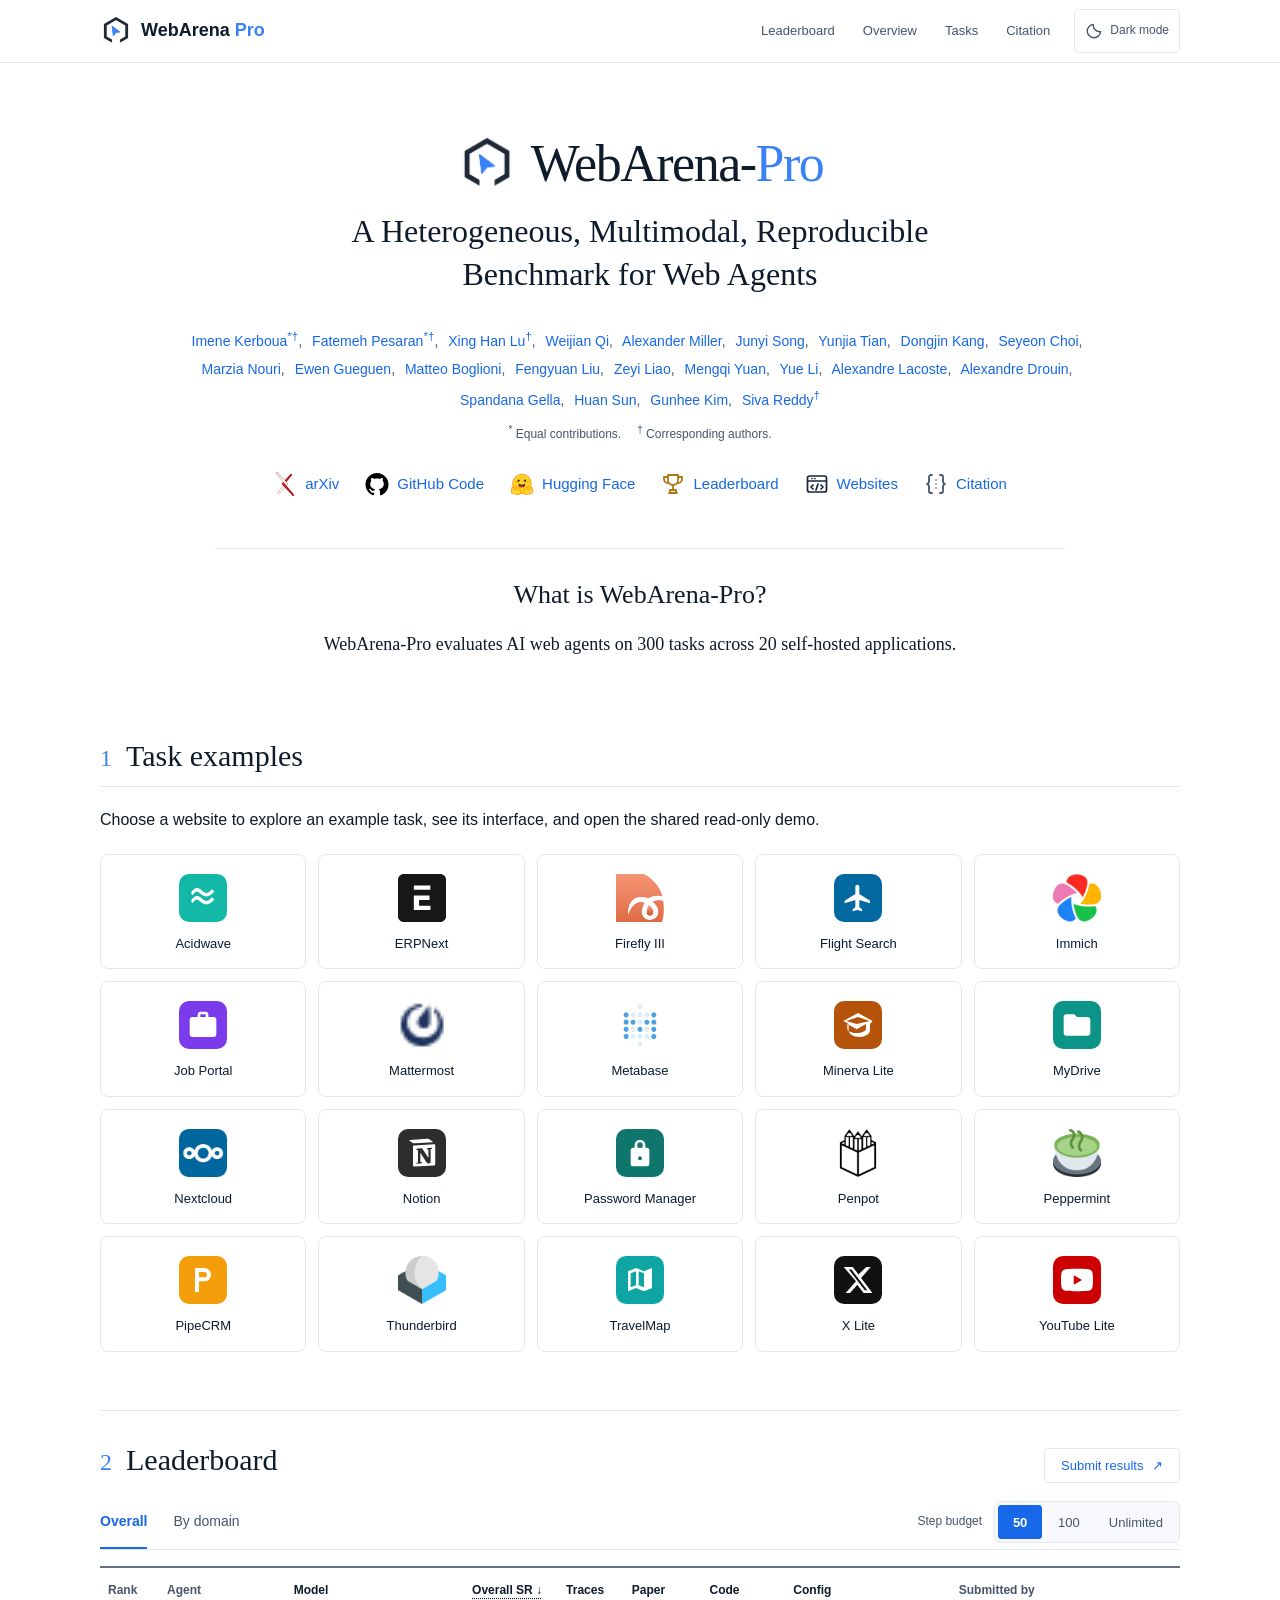
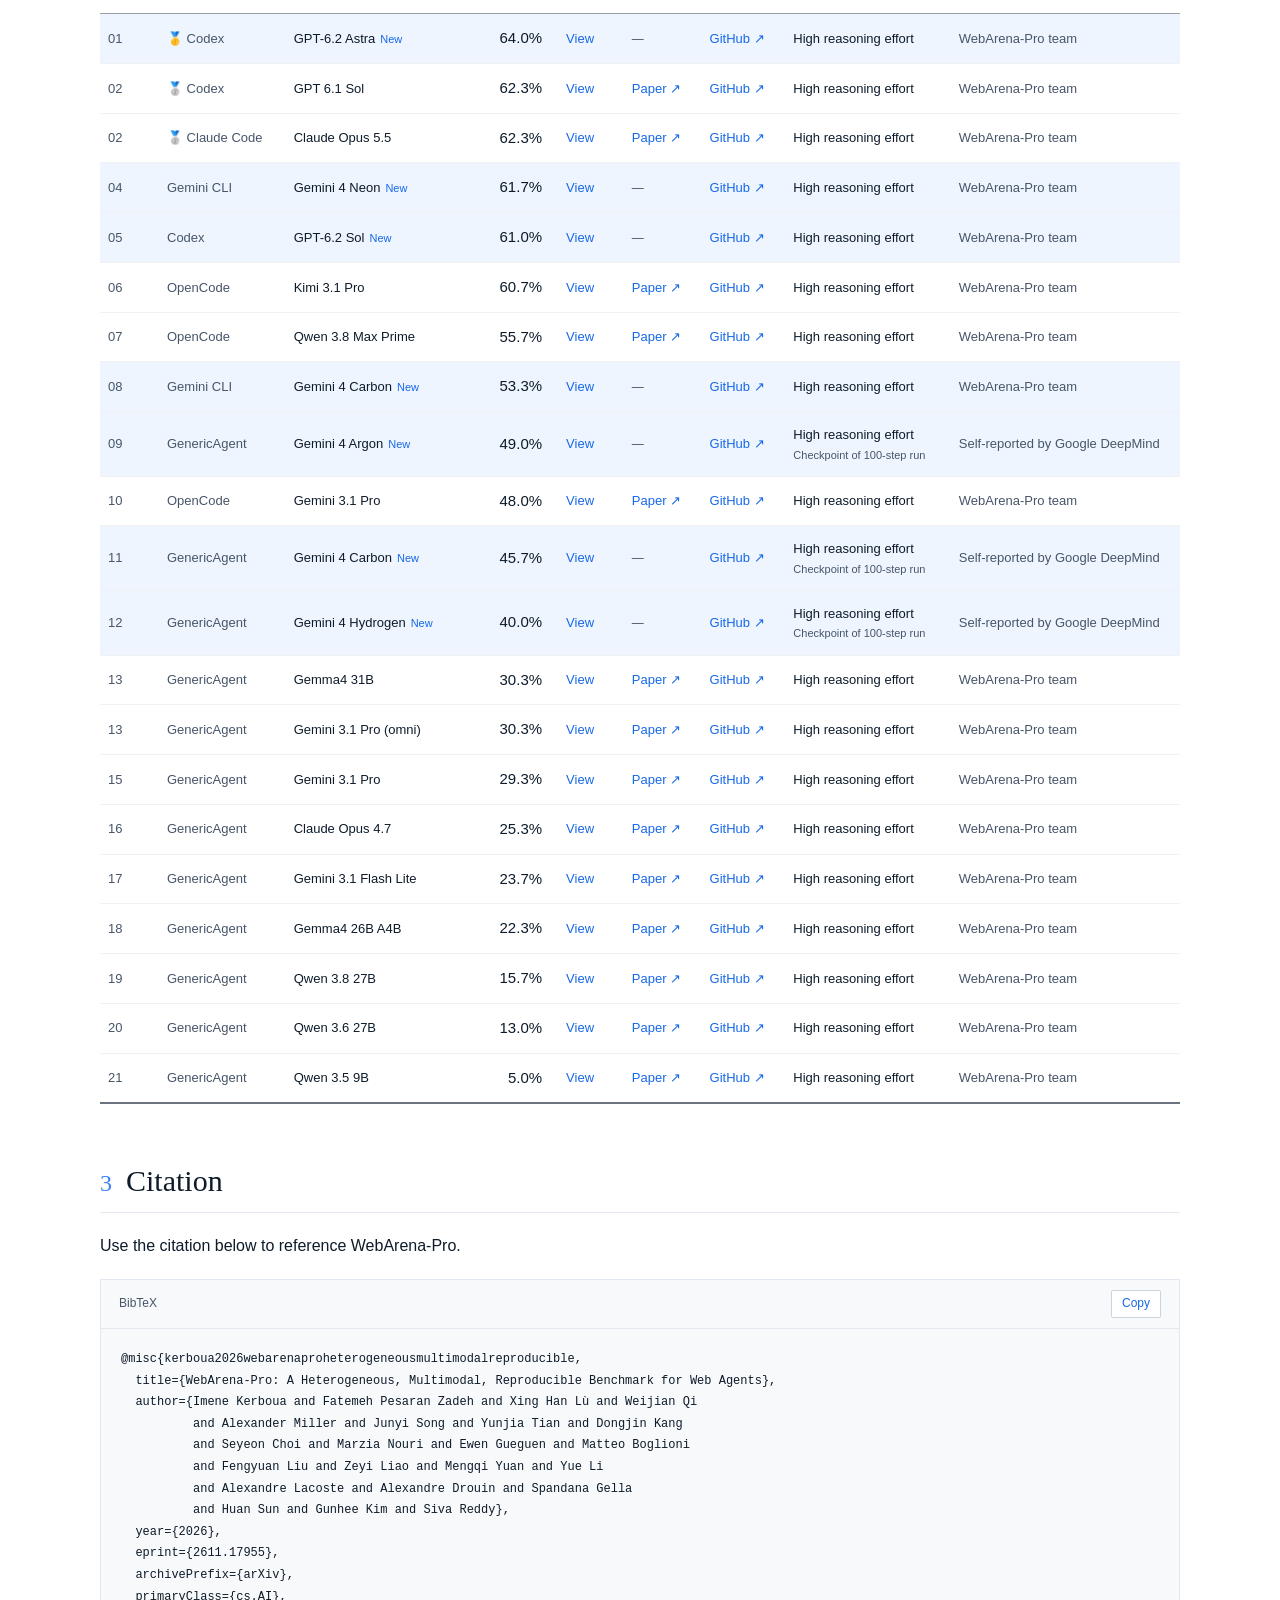
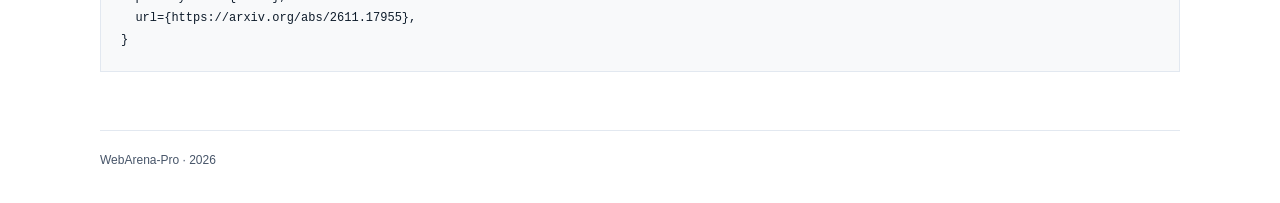
==== commit a92e6bee: "Bold column headers in both leaderboard views" ====
--- a/index.html
+++ b/index.html
@@ -11,7 +11,7 @@
     <title>WebArena-Pro | A Benchmark for Web Agents</title>
     <link rel="icon" href="assets/favicon.svg" type="image/svg+xml">
     <script src="theme.js?v=1"></script>
-    <link rel="stylesheet" href="styles.css?v=leaderboard-config-20261127">
+    <link rel="stylesheet" href="styles.css?v=leaderboard-headers-20261127">
     <script src="script.js?v=leaderboard-percent-20261127" defer></script>
   </head>
   <body>
--- a/styles.css
+++ b/styles.css
@@ -166,7 +166,7 @@
 .results-table th, .results-table td { padding: 12px; text-align: right; font-weight: 400; }
 .results-table th:first-child { text-align: left; padding-left: 8px; }
 .results-table thead { border-top: 2px solid var(--table-line); border-bottom: 1px solid var(--table-subline); }
-.results-table thead th { font-size: 12px; line-height: 1.4; padding-top: 14px; padding-bottom: 14px; }
+.results-table thead th { font-size: 12px; font-weight: 700; line-height: 1.4; padding-top: 14px; padding-bottom: 14px; }
 .results-sr-help { position: relative; display: inline-block; }
 .results-sr-trigger { padding: 0; border: 0; background: transparent; color: inherit; white-space: nowrap; text-decoration: underline dotted; text-underline-offset: 4px; }
 .results-sr-tooltip { position: absolute; z-index: 2; top: 100%; right: 0; width: 260px; max-width: calc(100vw - 32px); padding: 10px 12px; border: 1px solid var(--line); border-radius: 4px; background: var(--surface); box-shadow: 0 4px 12px var(--shadow); color: var(--muted); font-size: 12px; font-weight: 400; line-height: 1.5; text-align: left; }
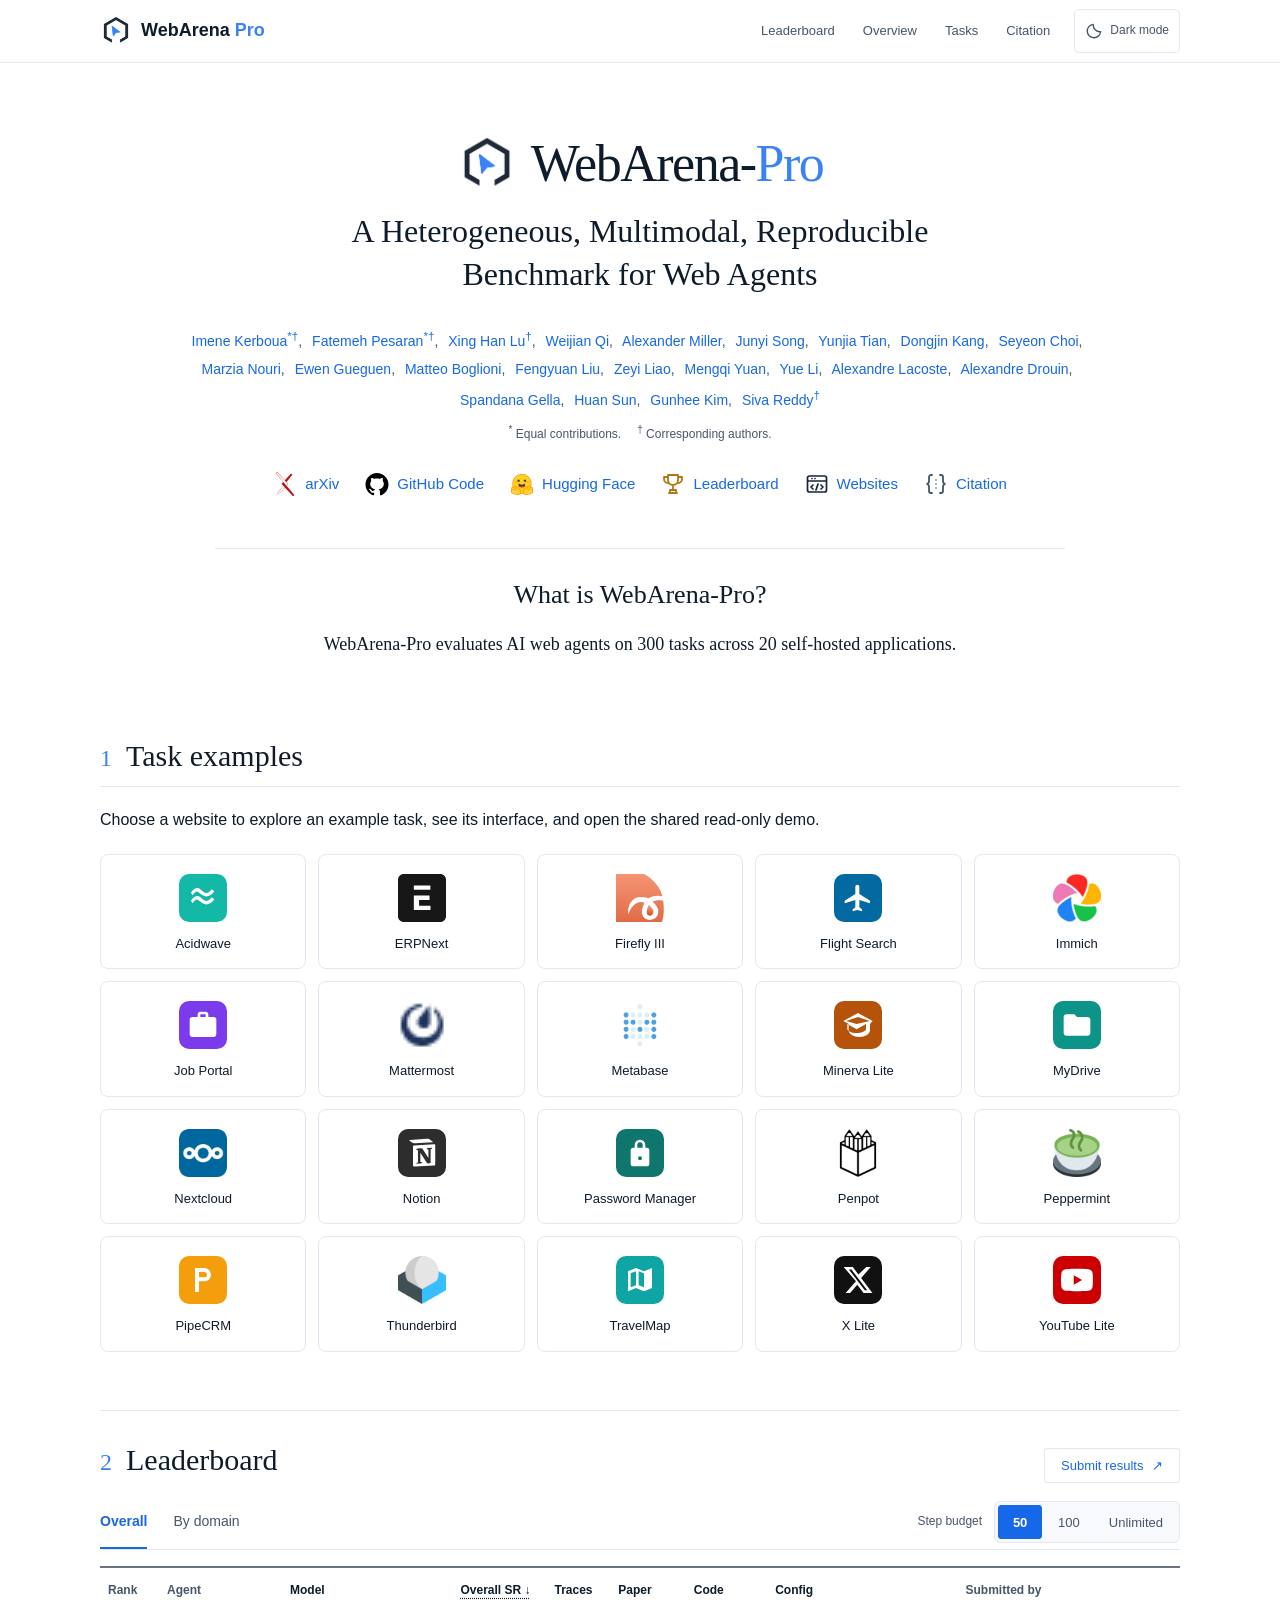
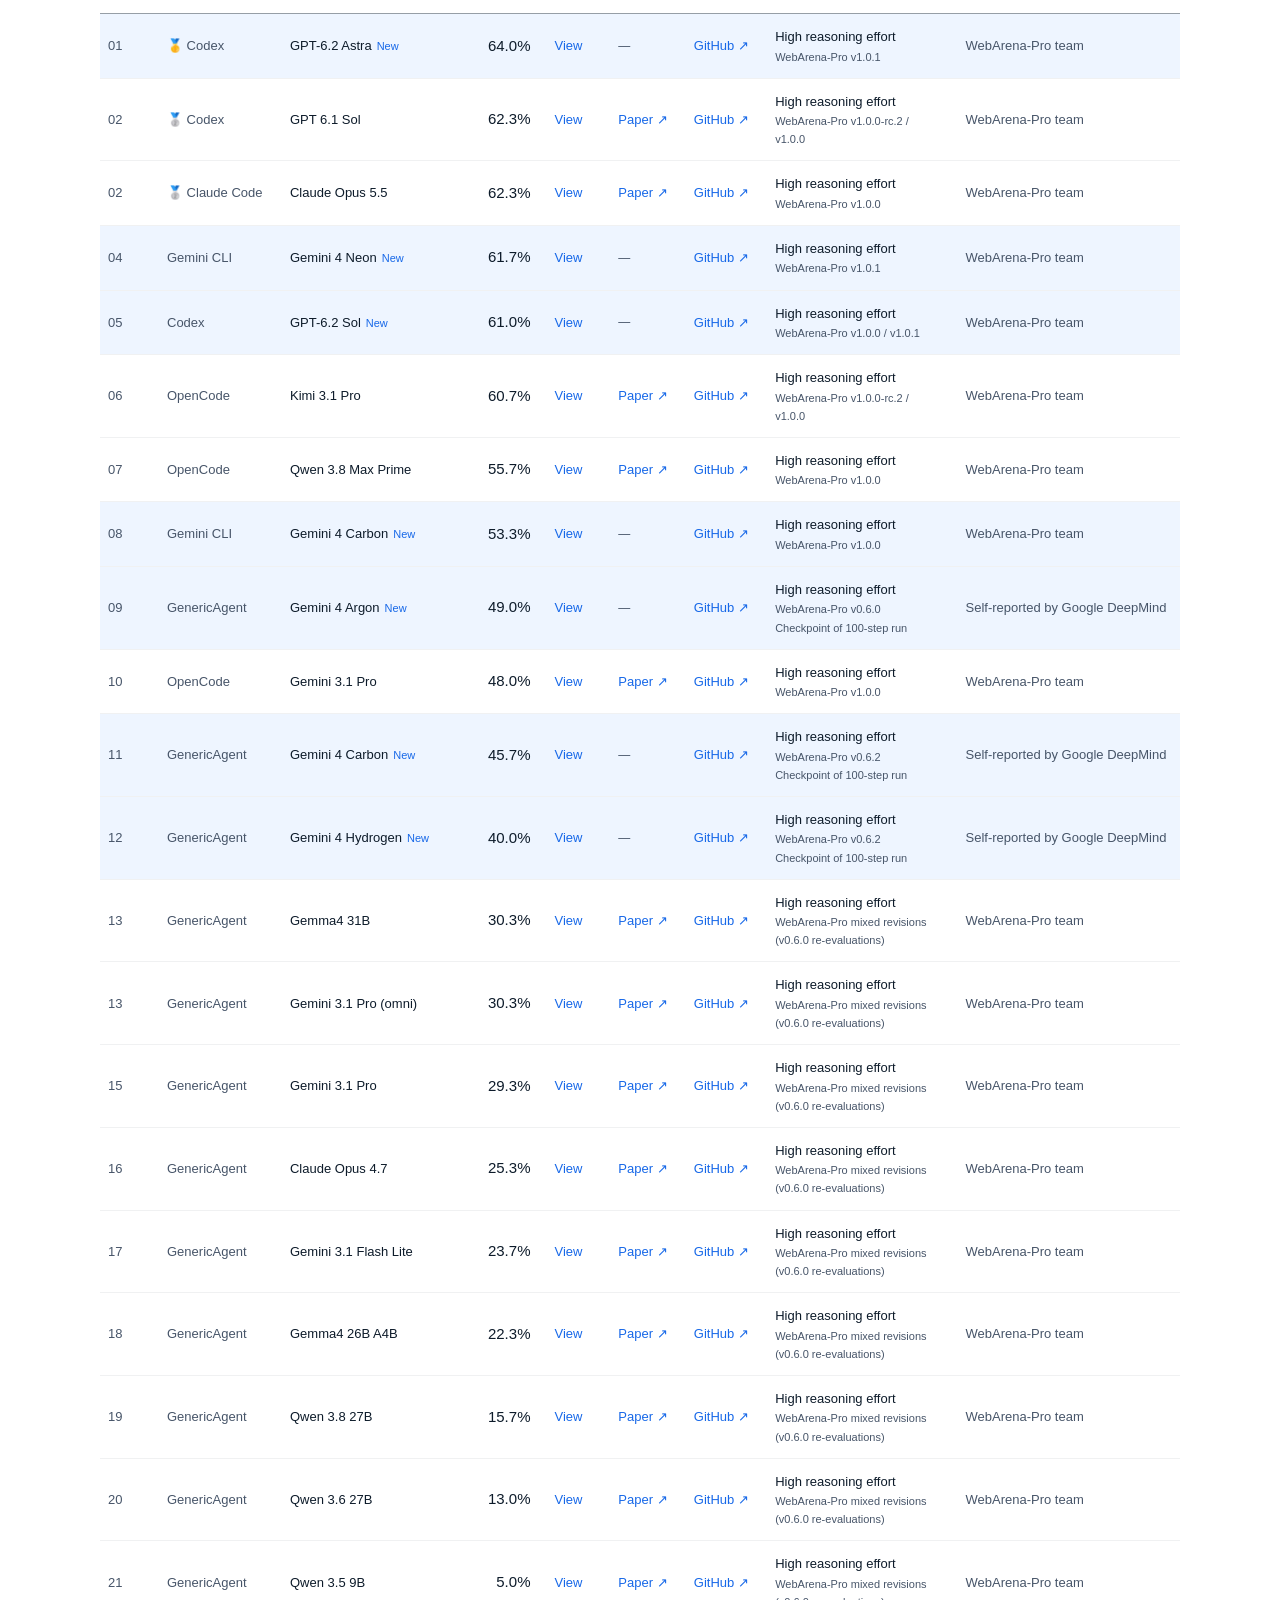
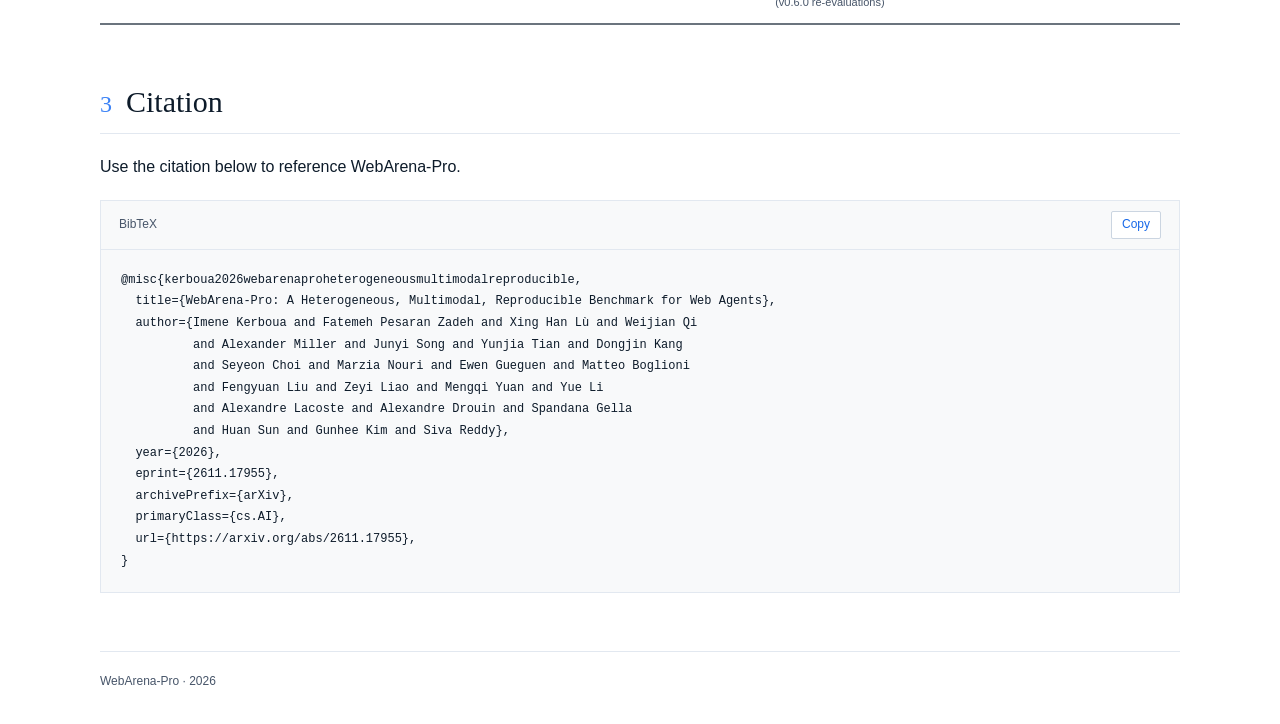
==== commit 8d6677b7: "Show the evaluated WebArena-Pro revision in leaderboard configs" ====
--- a/index.html
+++ b/index.html
@@ -12,7 +12,7 @@
     <link rel="icon" href="assets/favicon.svg" type="image/svg+xml">
     <script src="theme.js?v=1"></script>
     <link rel="stylesheet" href="styles.css?v=leaderboard-headers-20261127">
-    <script src="script.js?v=leaderboard-percent-20261127" defer></script>
+    <script src="script.js?v=leaderboard-revisions-20261127" defer></script>
   </head>
   <body>
     <a class="skip-link" href="#main">Skip to content</a>
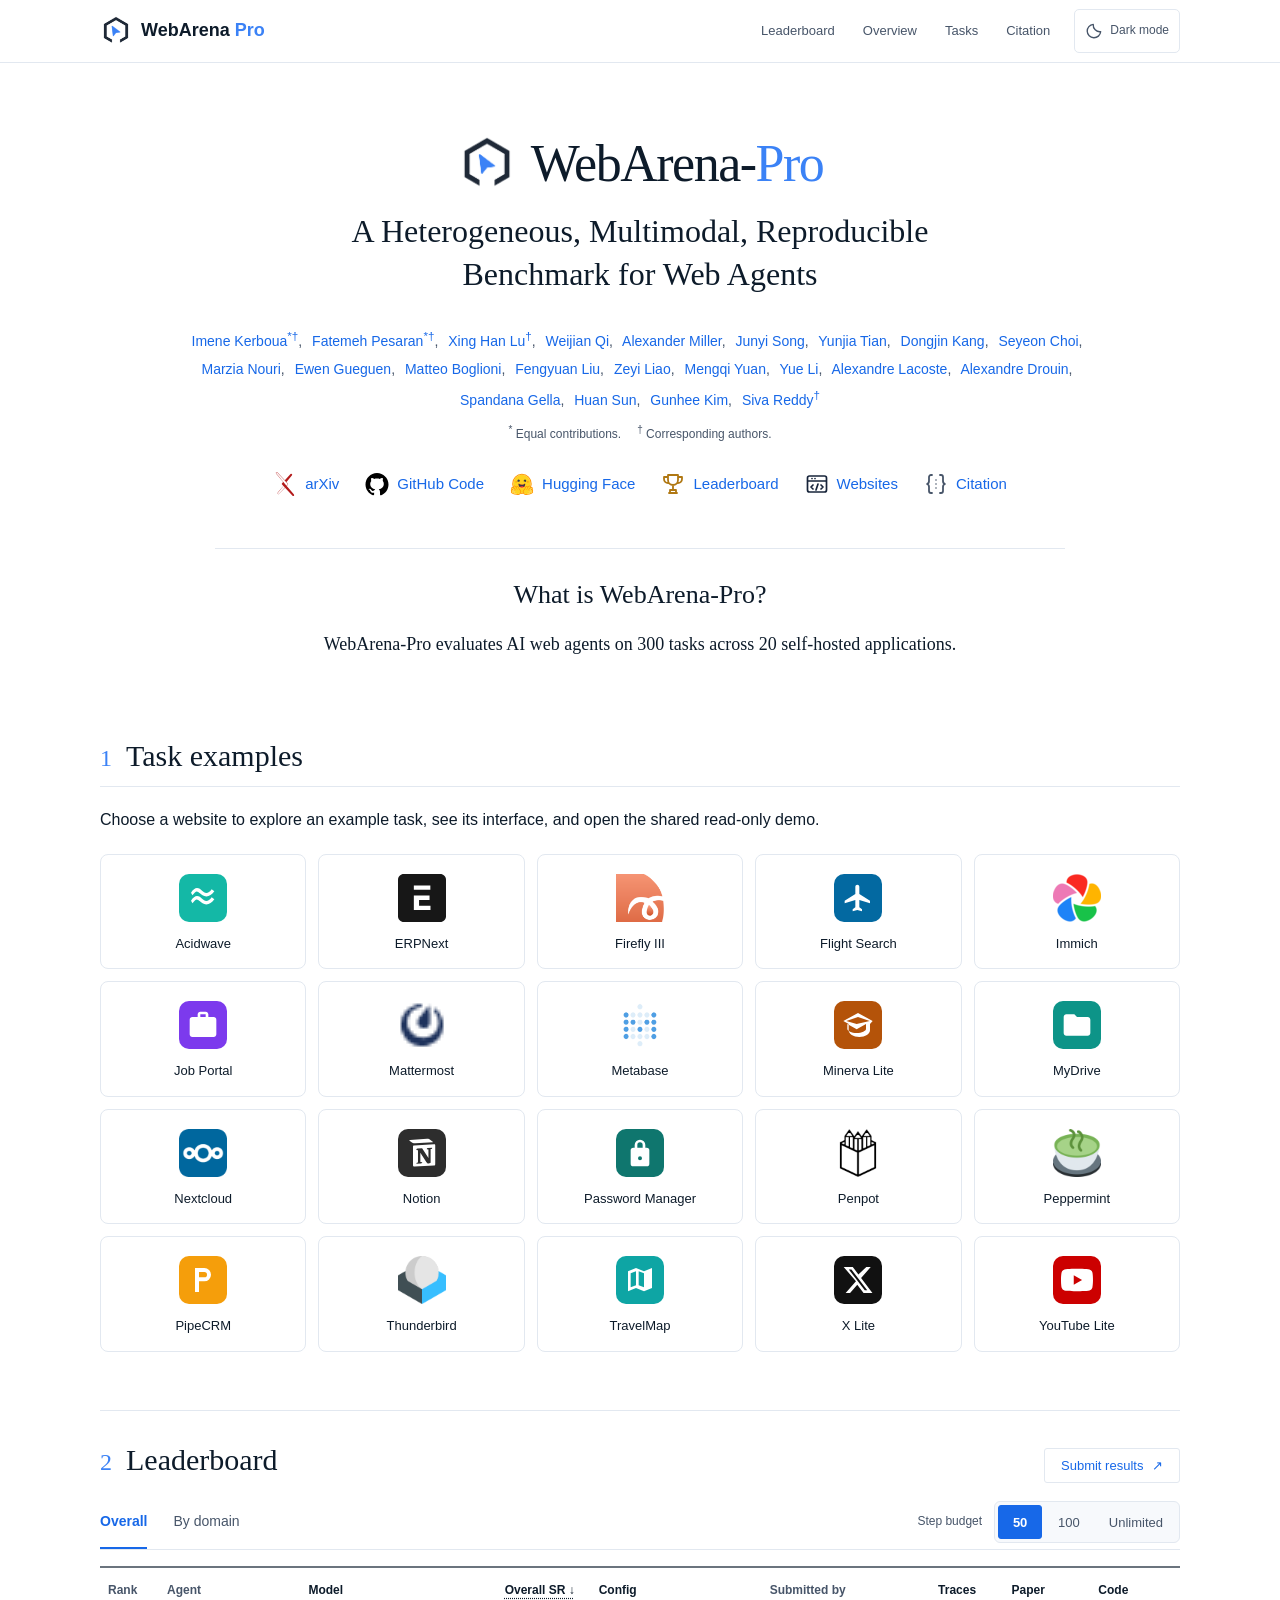
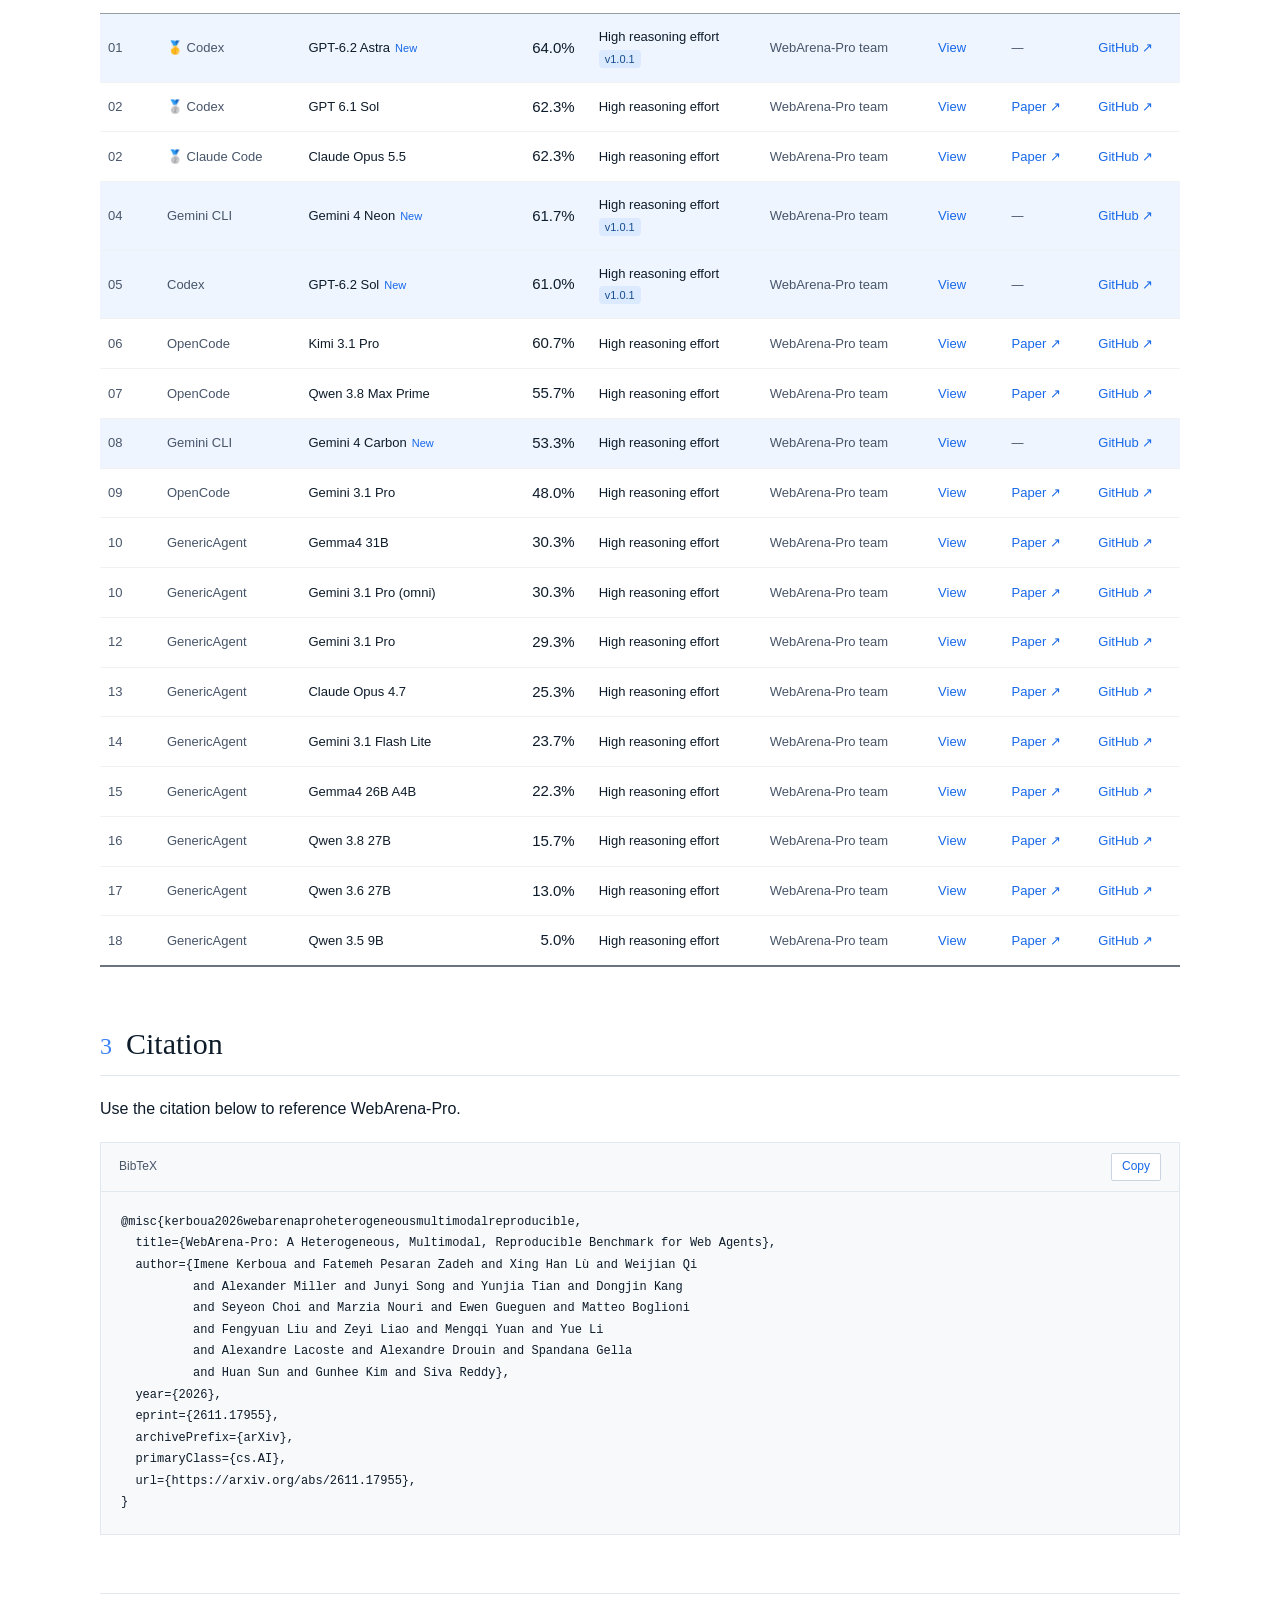
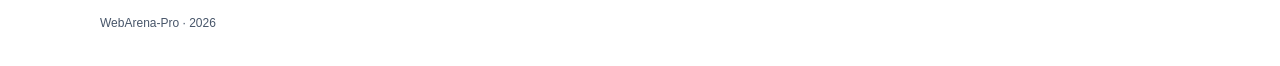
==== commit 830b52d3: "Simplify leaderboard version tags and reorder result columns" ====
--- a/index.html
+++ b/index.html
@@ -11,8 +11,8 @@
     <title>WebArena-Pro | A Benchmark for Web Agents</title>
     <link rel="icon" href="assets/favicon.svg" type="image/svg+xml">
     <script src="theme.js?v=1"></script>
-    <link rel="stylesheet" href="styles.css?v=leaderboard-headers-20261127">
-    <script src="script.js?v=leaderboard-revisions-20261127" defer></script>
+    <link rel="stylesheet" href="styles.css?v=leaderboard-layout-20261127">
+    <script src="script.js?v=leaderboard-layout-20261127" defer></script>
   </head>
   <body>
     <a class="skip-link" href="#main">Skip to content</a>
@@ -163,11 +163,11 @@
                       <span class="results-sr-tooltip" id="overall-sr-tooltip" role="tooltip" hidden>Success requires a final reward of 1.</span>
                     </span>
                   </th>
+                  <th scope="col" class="results-config">Config</th>
+                  <th scope="col" class="results-submitter">Submitted by</th>
                   <th scope="col" class="results-resource">Traces</th>
                   <th scope="col" class="results-resource">Paper</th>
                   <th scope="col" class="results-resource">Code</th>
-                  <th scope="col" class="results-config">Config</th>
-                  <th scope="col" class="results-submitter">Submitted by</th>
                 </tr>
               </thead>
               <tbody data-overall-results></tbody>
@@ -175,7 +175,7 @@
           </div>
           <div class="results-empty" data-results-empty hidden>
             <strong>No results for this step budget.</strong>
-            <p>Select 50 or 100 steps to see reported results.</p>
+            <p>Select 50 steps to see reported results.</p>
           </div>
         </div>
         <div id="results-panel-domains" role="tabpanel" aria-labelledby="results-tab-domains" tabindex="0" hidden>
@@ -208,7 +208,7 @@
           </div>
           <div class="results-empty" data-results-empty hidden>
             <strong>No results for this step budget.</strong>
-            <p>Select 50 or 100 steps to see reported results.</p>
+            <p>Select 50 steps to see reported results.</p>
           </div>
         </div>
         <noscript><p>Enable JavaScript to explore the leaderboard.</p></noscript>
--- a/styles.css
+++ b/styles.css
@@ -181,7 +181,7 @@
 .results-table .results-submitter { min-width: 130px; max-width: 220px; color: var(--muted); overflow-wrap: anywhere; }
 .results-table .results-rank { width: 55px; padding-left: 8px; text-align: left; color: var(--muted); }
 .results-table .results-score { font-size: 15px; }
-.results-config small { display: block; color: var(--muted); font-size: 11px; }
+.results-version-tag { display: block; width: fit-content; margin-block: 2px; padding: 0 6px; border-radius: 4px; background: var(--blue-soft); color: var(--badge-ink); font-size: 11px; white-space: nowrap; }
 .results-table .results-resource { white-space: nowrap; }
 .results-resource a { text-decoration: none; }
 .results-resource a:hover { text-decoration: underline; }
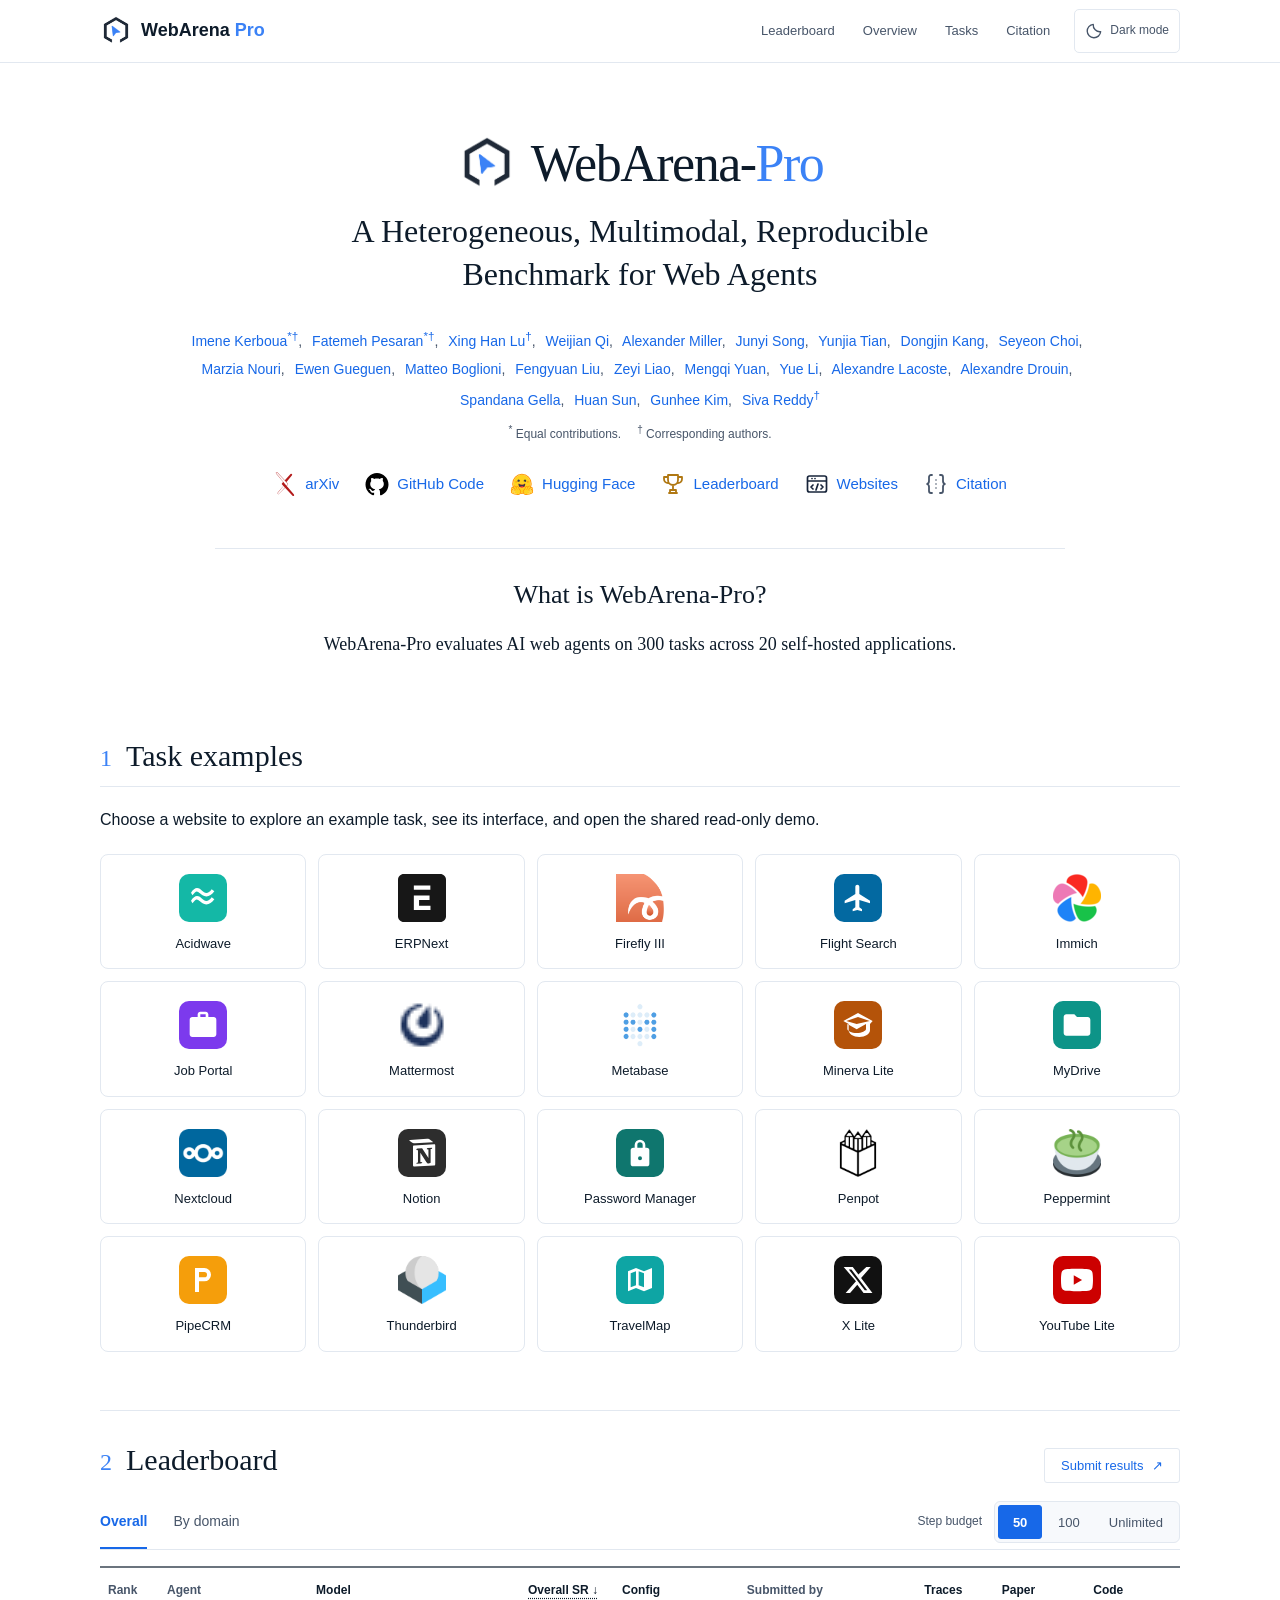
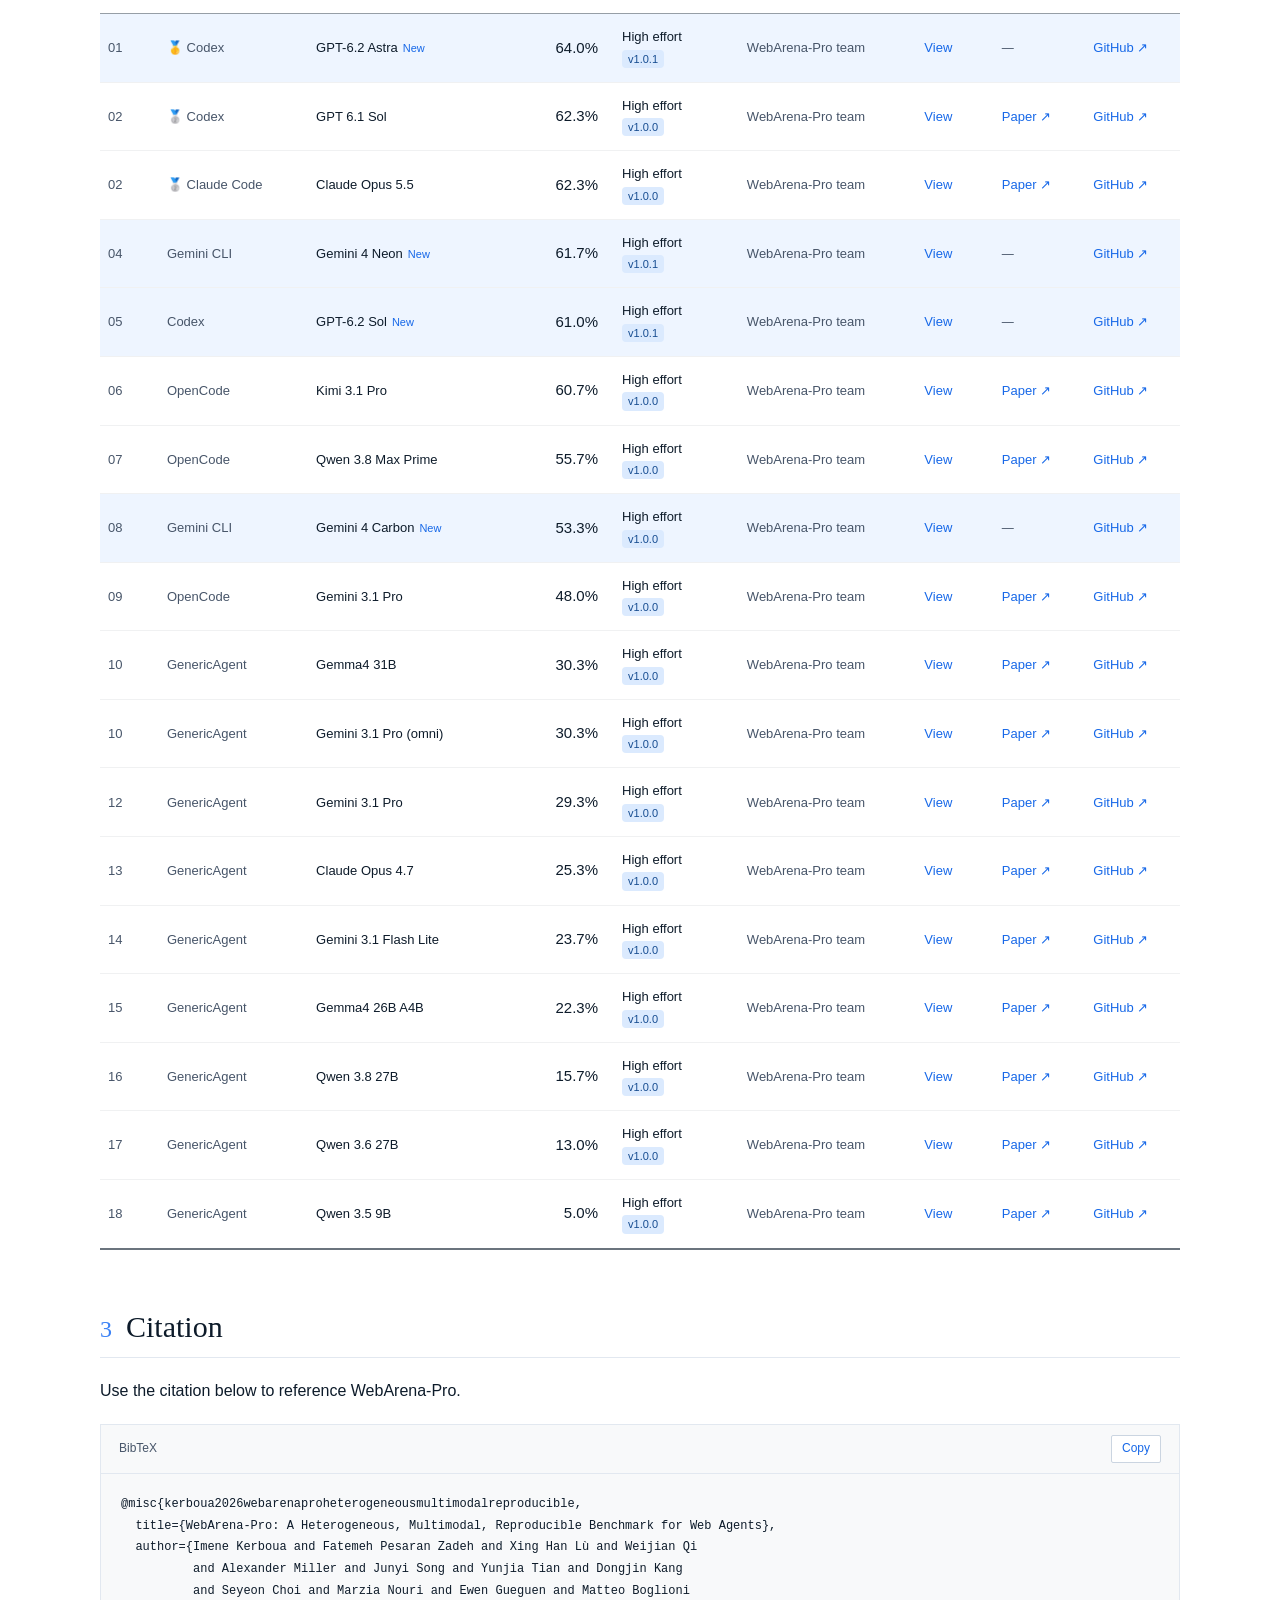
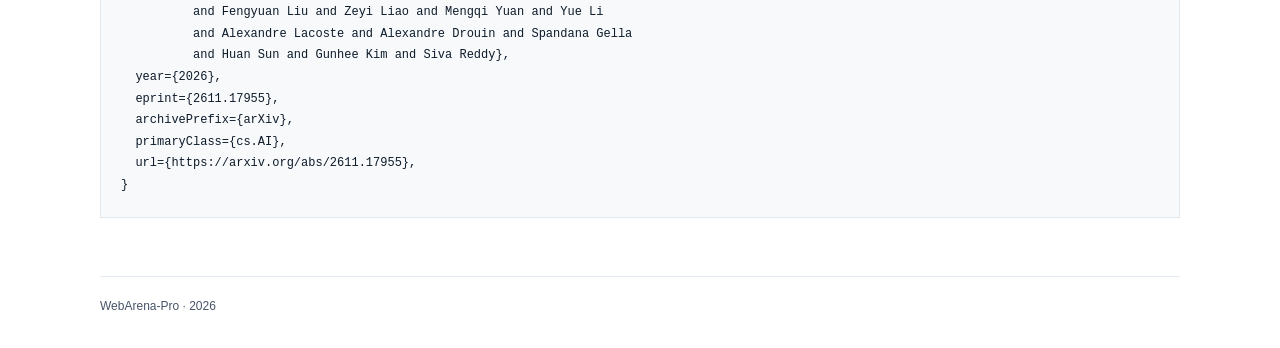
==== commit 13db0bc2: "Show concise effort labels and version tags on the leaderboard" ====
--- a/index.html
+++ b/index.html
@@ -12,7 +12,7 @@
     <link rel="icon" href="assets/favicon.svg" type="image/svg+xml">
     <script src="theme.js?v=1"></script>
     <link rel="stylesheet" href="styles.css?v=leaderboard-layout-20261127">
-    <script src="script.js?v=leaderboard-layout-20261127" defer></script>
+    <script src="script.js?v=leaderboard-version-tags-20261127" defer></script>
   </head>
   <body>
     <a class="skip-link" href="#main">Skip to content</a>
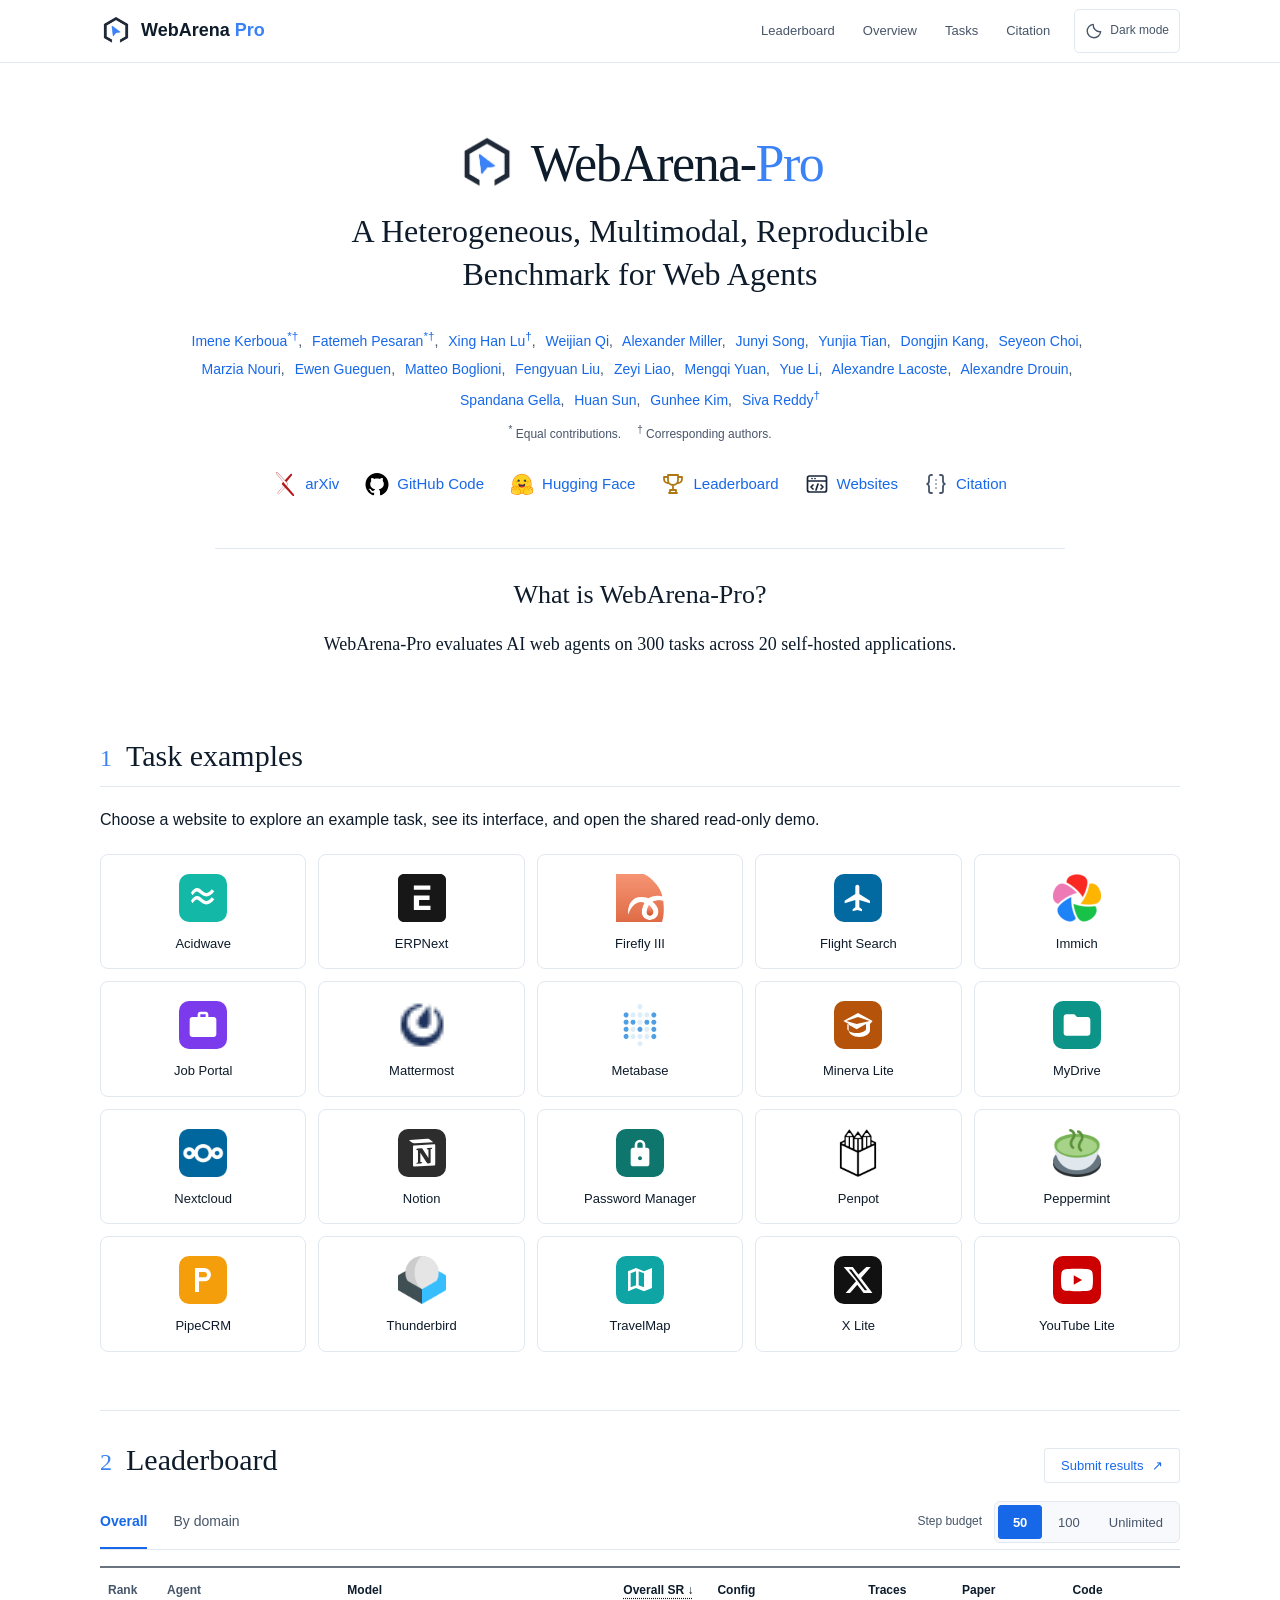
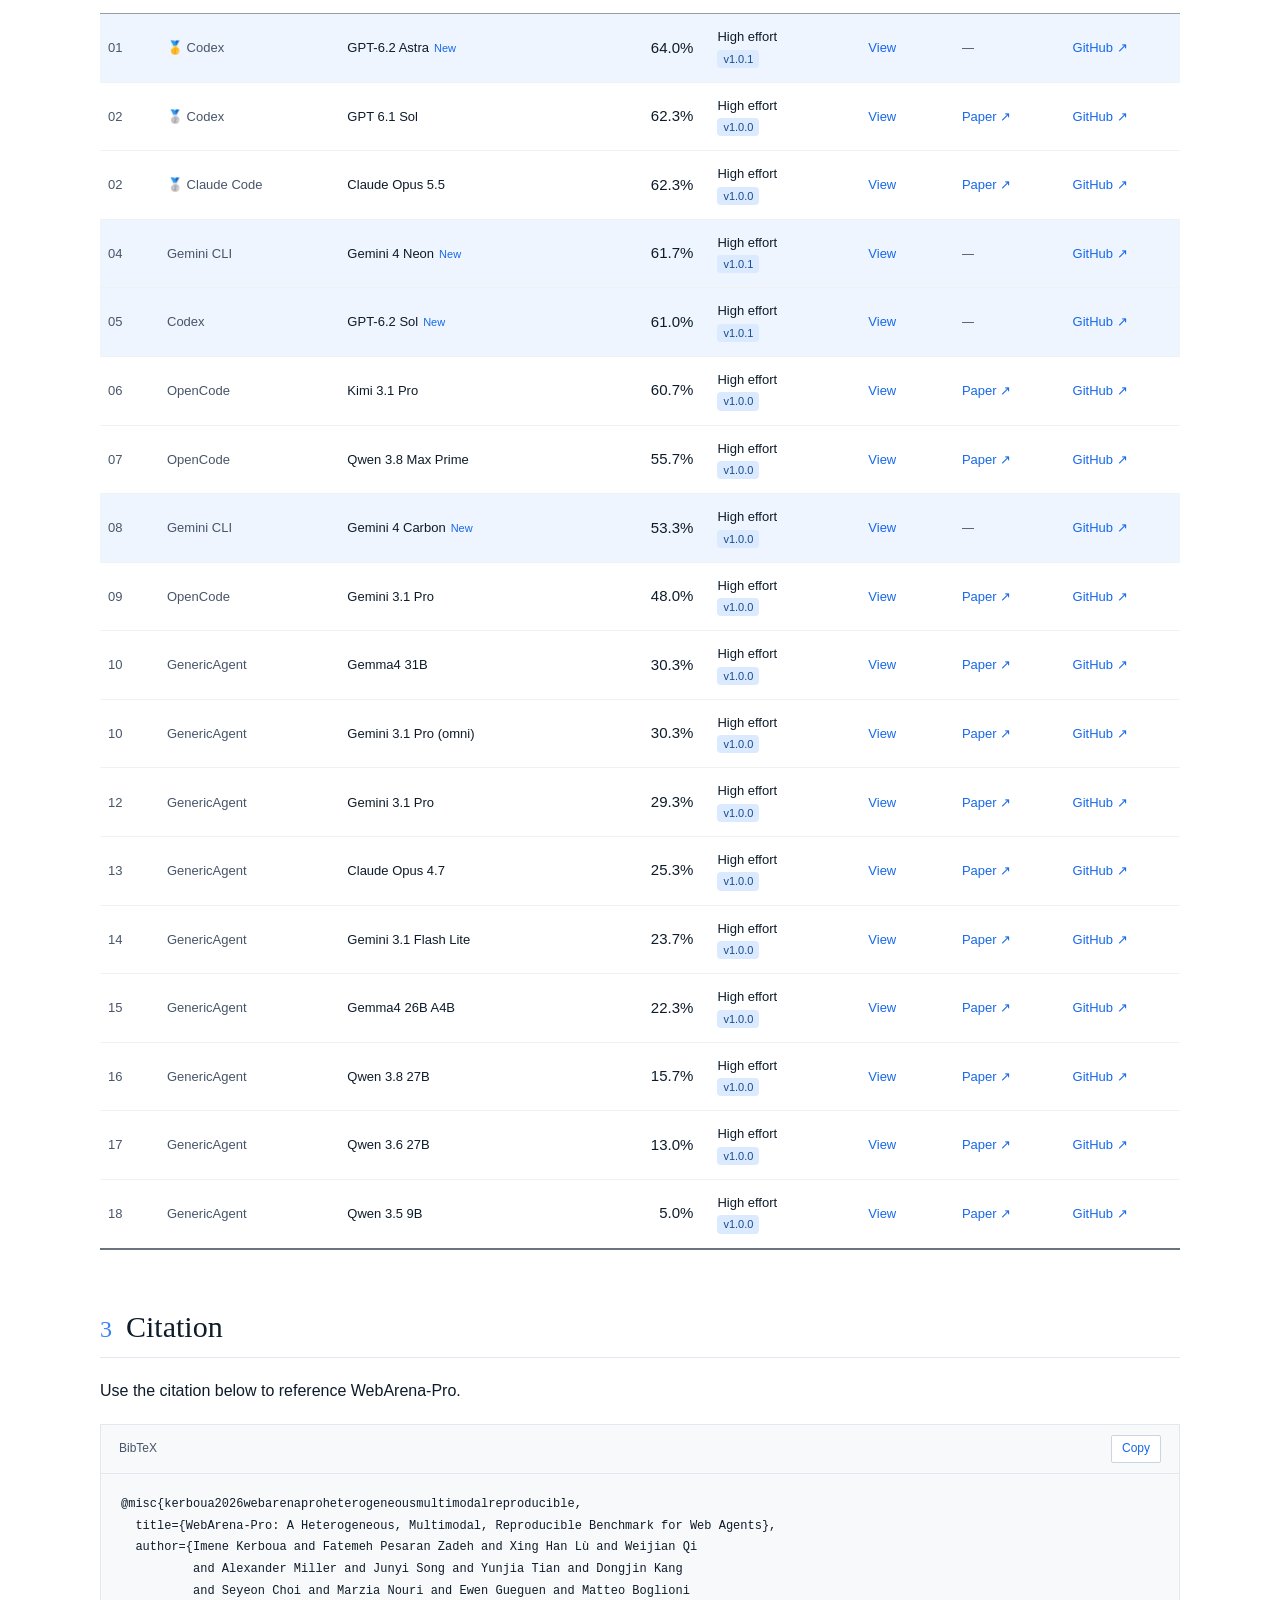
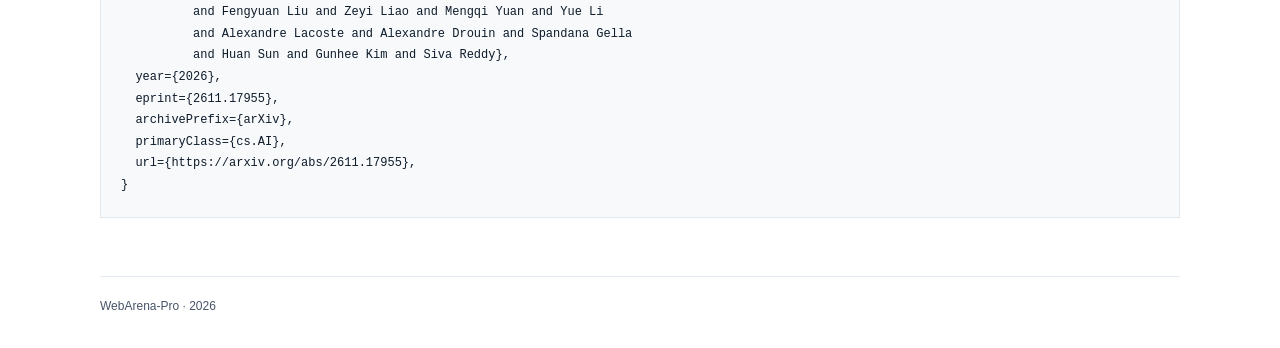
==== commit ead30b9f: "Remove the Submitted by column from leaderboard views" ====
--- a/index.html
+++ b/index.html
@@ -11,8 +11,8 @@
     <title>WebArena-Pro | A Benchmark for Web Agents</title>
     <link rel="icon" href="assets/favicon.svg" type="image/svg+xml">
     <script src="theme.js?v=1"></script>
-    <link rel="stylesheet" href="styles.css?v=leaderboard-layout-20261127">
-    <script src="script.js?v=leaderboard-version-tags-20261127" defer></script>
+    <link rel="stylesheet" href="styles.css?v=leaderboard-columns-20261127">
+    <script src="script.js?v=leaderboard-columns-20261127" defer></script>
   </head>
   <body>
     <a class="skip-link" href="#main">Skip to content</a>
@@ -164,7 +164,6 @@
                     </span>
                   </th>
                   <th scope="col" class="results-config">Config</th>
-                  <th scope="col" class="results-submitter">Submitted by</th>
                   <th scope="col" class="results-resource">Traces</th>
                   <th scope="col" class="results-resource">Paper</th>
                   <th scope="col" class="results-resource">Code</th>
@@ -200,7 +199,6 @@
                     </span>
                   </th>
                   <th scope="col" class="results-config">Config</th>
-                  <th scope="col" class="results-submitter">Submitted by</th>
                 </tr>
               </thead>
               <tbody data-domain-results></tbody>
--- a/styles.css
+++ b/styles.css
@@ -161,8 +161,8 @@
 .results-budget-buttons button[aria-pressed="true"] { background: var(--selected); border-color: var(--selected); color: var(--button-ink); font-weight: 600; }
 .results-table-wrap { position: relative; overflow-x: auto; margin-top: 16px; }
 .results-table { width: 100%; border-collapse: collapse; font-size: 13px; font-variant-numeric: tabular-nums; }
-.results-table-overview { min-width: 980px; }
-.results-table-domains { min-width: 1200px; }
+.results-table-overview { min-width: 850px; }
+.results-table-domains { min-width: 1070px; }
 .results-table th, .results-table td { padding: 12px; text-align: right; font-weight: 400; }
 .results-table th:first-child { text-align: left; padding-left: 8px; }
 .results-table thead { border-top: 2px solid var(--table-line); border-bottom: 1px solid var(--table-subline); }
@@ -175,10 +175,9 @@
 .results-table tbody tr:hover { background: var(--soft); }
 .results-table tbody .results-row-new { background: var(--row-new); }
 .results-new-label { margin-left: 5px; color: var(--accent); font-size: 11px; white-space: nowrap; }
-.results-table .results-model, .results-table .results-agent, .results-table .results-resource, .results-table .results-config, .results-table .results-submitter { text-align: left; }
+.results-table .results-model, .results-table .results-agent, .results-table .results-resource, .results-table .results-config { text-align: left; }
 .results-table .results-agent { color: var(--muted); white-space: nowrap; }
 .results-table .results-config { min-width: 100px; max-width: 185px; overflow-wrap: anywhere; }
-.results-table .results-submitter { min-width: 130px; max-width: 220px; color: var(--muted); overflow-wrap: anywhere; }
 .results-table .results-rank { width: 55px; padding-left: 8px; text-align: left; color: var(--muted); }
 .results-table .results-score { font-size: 15px; }
 .results-version-tag { display: block; width: fit-content; margin-block: 2px; padding: 0 6px; border-radius: 4px; background: var(--blue-soft); color: var(--badge-ink); font-size: 11px; white-space: nowrap; }
@@ -256,10 +255,14 @@
 .dialog-bar button { min-height: 36px; padding: 4px 10px; background: none; border: 1px solid var(--line); border-radius: 4px; color: var(--ink); font-size: 13px; }
 .dialog-bar button span { margin-left: 8px; }
 
-#results-panel-domains .results-scroll-hint { display: block; }
+@media (max-width: 1133px) {
+  #results-panel-domains .results-scroll-hint { display: block; }
+}
 @media (max-width: 1050px) {
-  .results-scroll-hint { display: block; }
   .paper-subtitle { font-size: 29px; }
+}
+@media (max-width: 913px) {
+  #results-panel-overall .results-scroll-hint { display: block; }
 }
 @media (max-width: 700px) {
   .shell { width: calc(100% - 36px); }
